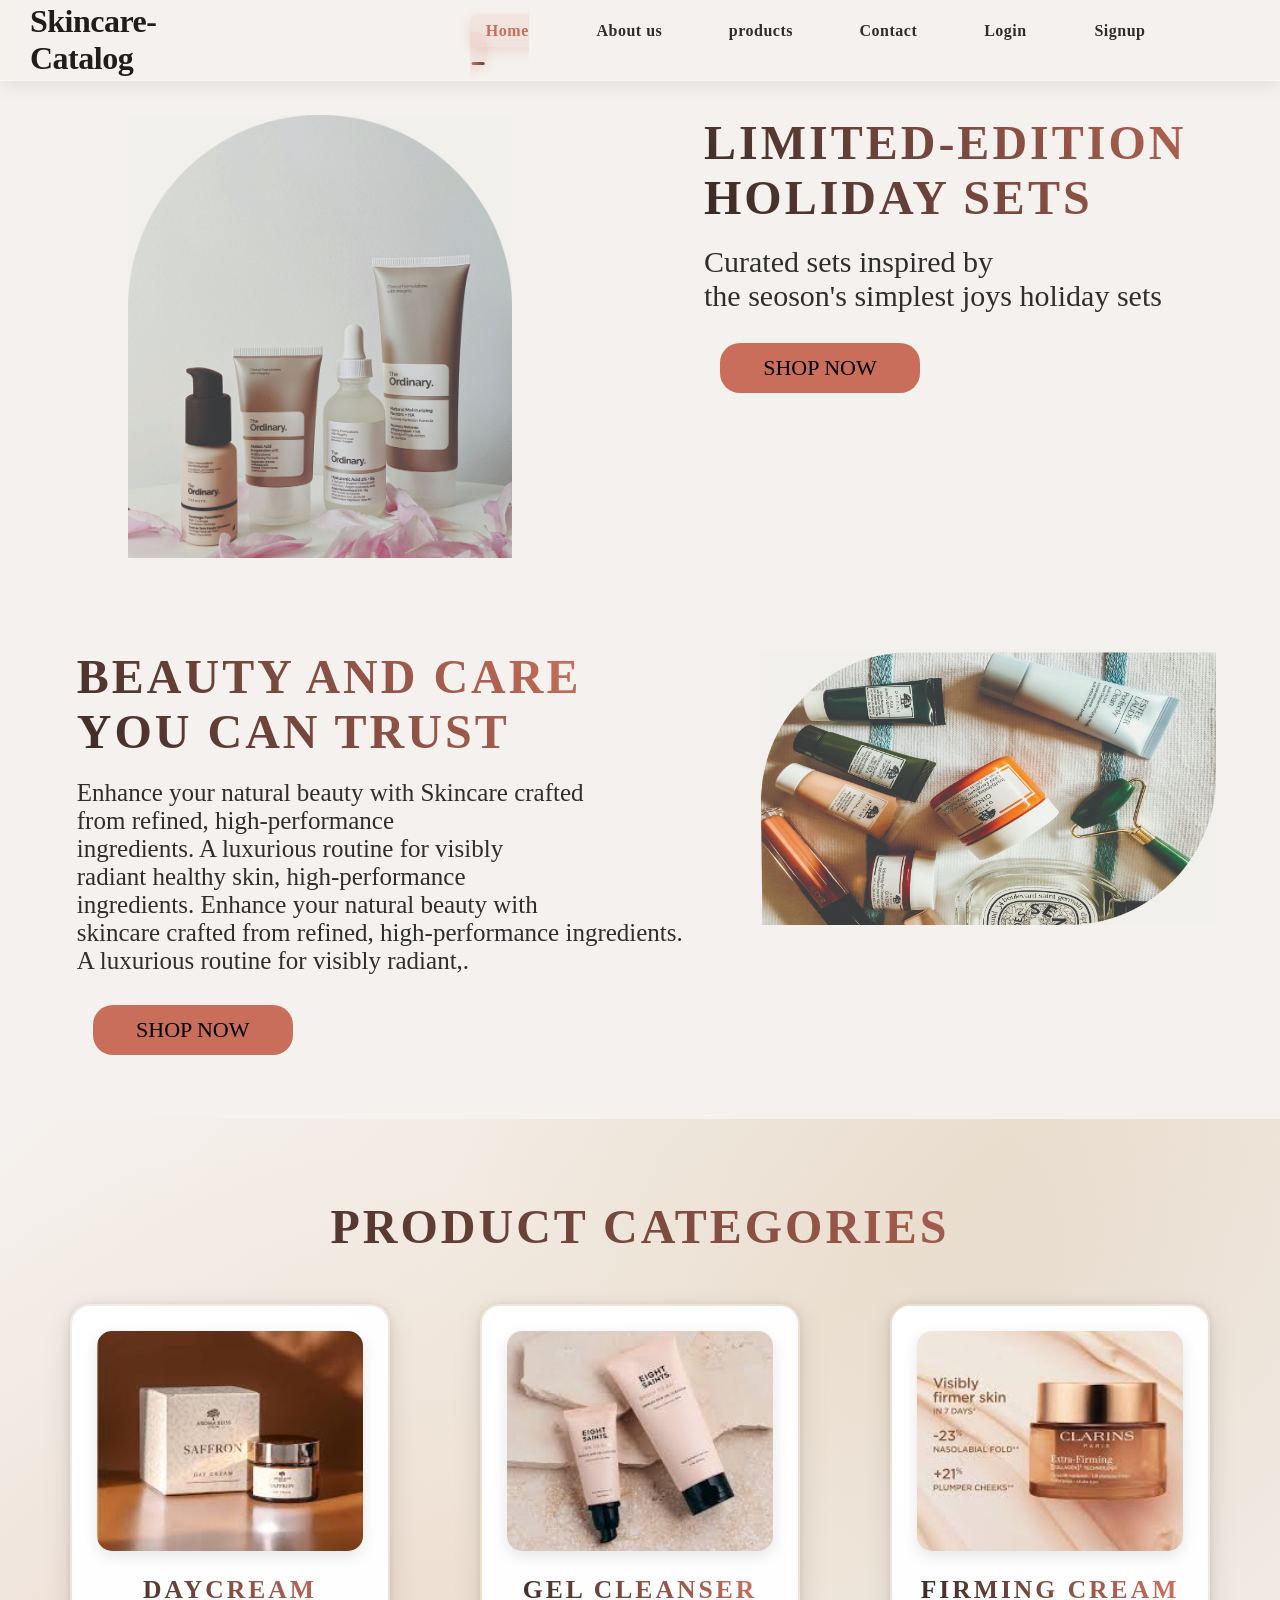
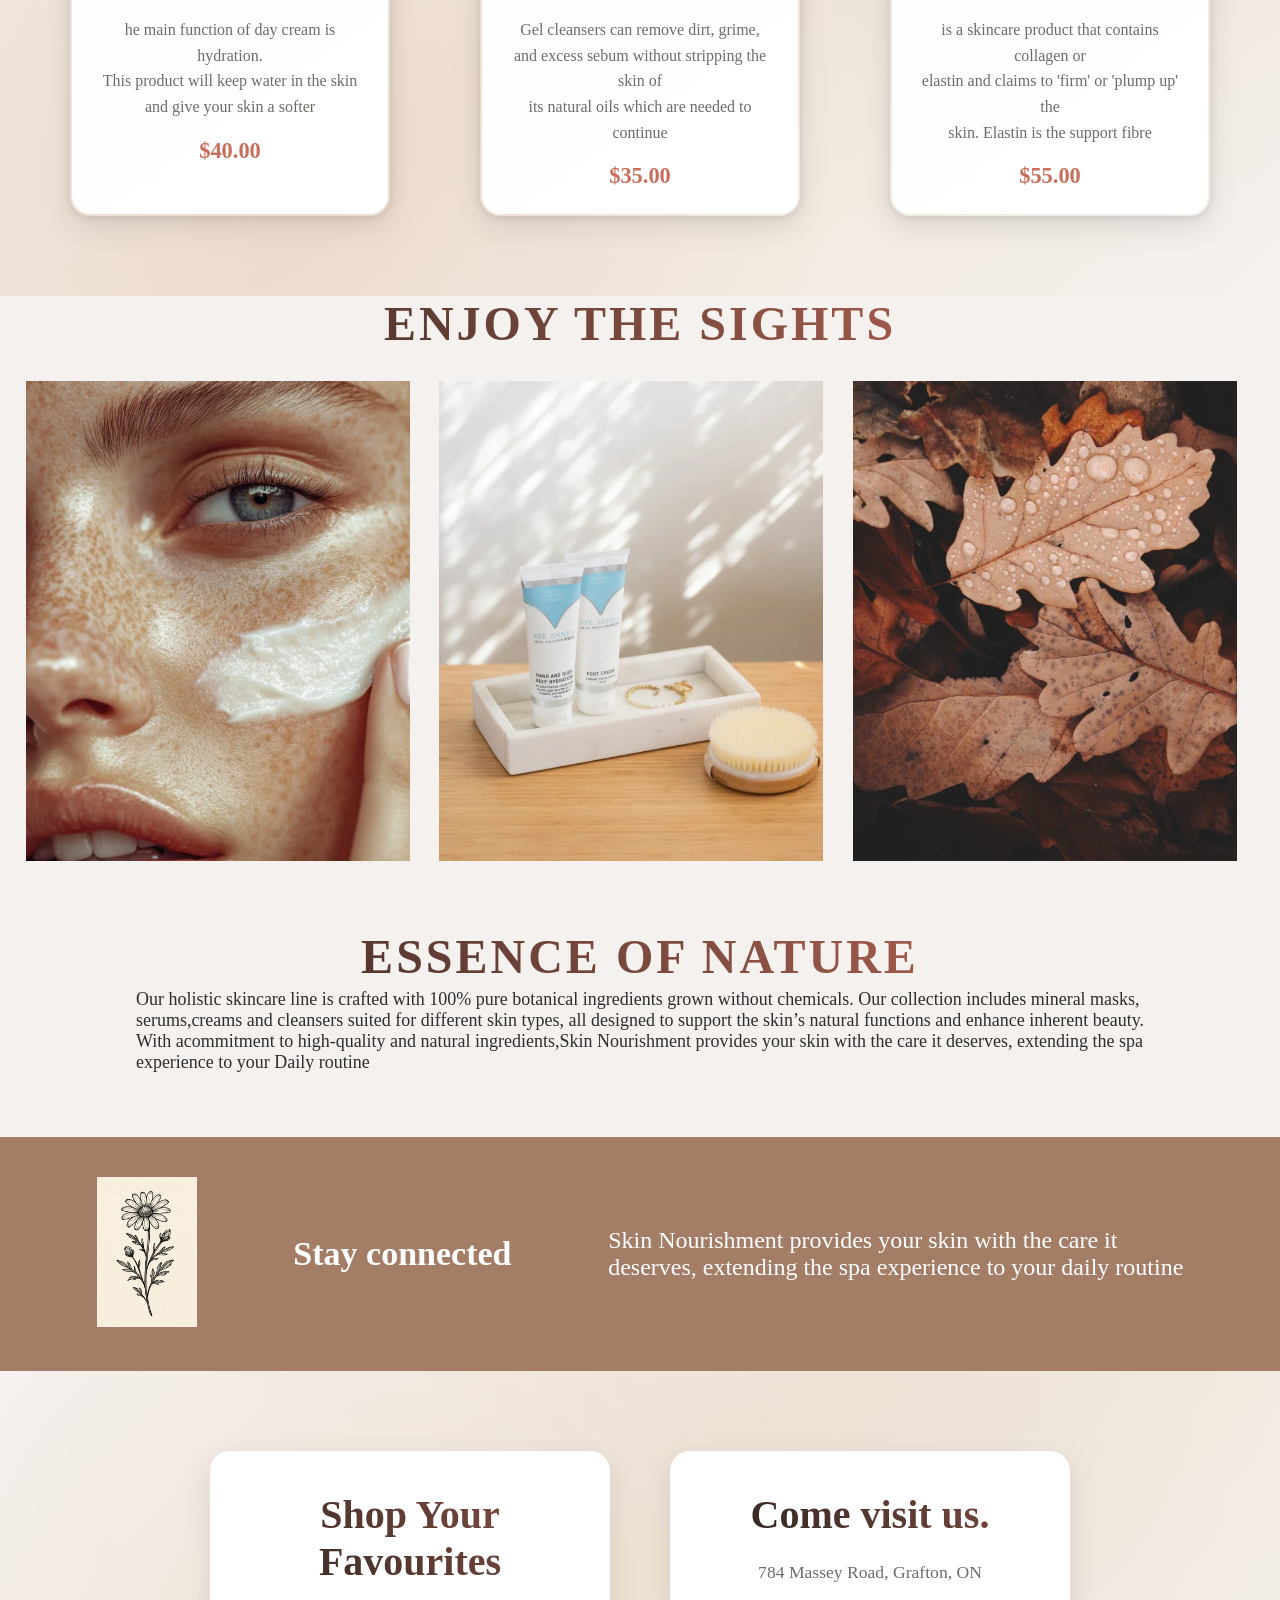
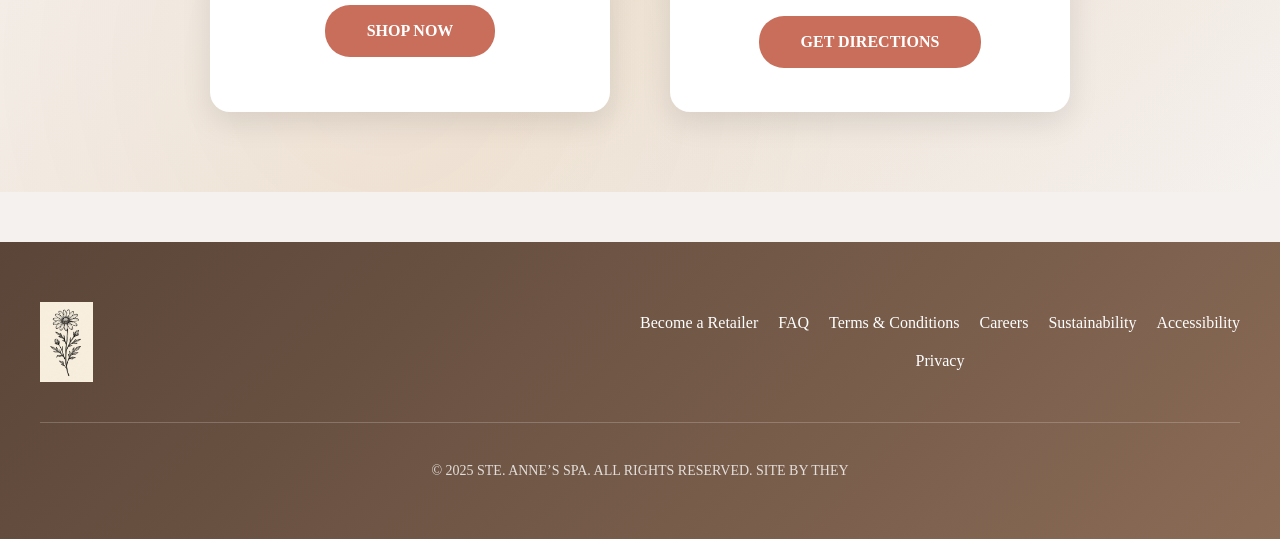
==== index.html @ f096aae7 "done" ====
<!DOCTYPE html>
<html lang="en">
<head>
    <meta charset="UTF-8">
    <meta name="viewport" content="width=device-width, initial-scale=1.0">
    <title>Skin-Care</title>
    <link rel="stylesheet" href="./css/main.css">
</head>
<body>
  <!-- navigation -->
  <nav class="navbar">
        <div class="nav-container">
            <div class="nav-logo">
                <span>Skincare-Catalog</span>
            </div>

            <ul class="nav-pgs">
                <li class="nav-pg"><a href="index.html" class="nav-link active">Home</a></li>
                 <li class="nav-pg actions"><a href="About-us.html" class="nav-link">About us</a></li>
                <li class="nav-pg actions"><a href="products.html" class="nav-link">products</a></li>
                <li class="nav-pg actions"><a href="contact.html" class="nav-link">Contact</a></li>
                <li class="nav-pg actions"><a href="Login.html" class="nav-link">Login</a></li>
                <li class="nav-pg actions signup-link-wrapper"><a href="sign-up.html" class="nav-link">Signup</a></li>
                

                <li class="nav-pg nav-user-info" style="display: none;"></li>

                <li class="nav-pg logged-in-action" style="display: none;"></li>
            </ul>
                 <li class="nav-pg nav-user-info" style="display: none;"></li>
                   <span class="menu-toggle"><i class="fas fa-bars"></i></span>
                 <!-- Inside .nav-container -->
    
            <button id="theme-toggle" class="theme-toggle" aria-label="Toggle theme">
                <i class="fas fa-moon"></i>
            </button>
        </div>
    </nav>
    <!-- hero-section -->
    <section class="hero-section">
        <div class="container">
            <div class="image">
            <img src="images/image1.jpg" class="imgh">
          </div>
          <div class="content-left">
            <h1>Limited-edition <br> Holiday sets</h1>
            <p>Curated sets inspired by<br> the seoson's simplest joys holiday sets</p>
           <a href="products.html" class="nav-link">
    <button>SHOP NOW</button>
</a>

          </div>
        </div>
        </section>
        <!-- Beauty and care you can trust -->
         <section class="Beauty-section">
          <div class="container">
            <div class="left-content">
              <h1>Beauty and Care<br> you Can trust</h1>
              <p>Enhance your natural beauty with Skincare crafted <br>from
                 refined, high-performance<br> ingredients.
                 A luxurious routine for visibly <br>radiant healthy skin, high-performance <br>ingredients.
                Enhance your natural beauty with <br>skincare crafted from
                 refined, high-performance ingredients.<br>
                 A luxurious routine for visibly radiant,.</p>
              <a href="products.html" class="nav-link">
    <button>SHOP NOW</button>
</a>

            </div>
            <div class="img">
              <img src="./images/image2.jpg">
            </div>
          </div>
         </section>
         <!-- product categories -->
          <section class="categories">
            <div class="container">
              <h2>Product Categories</h2>
              <div class="cards">
                <div class="card">
                  <img src="./images/daycream.jpeg">
                  <h2>DayCream</h2>
                  <p>he main function of day cream is hydration. 
                    <br> This product will keep water in the skin <br>
                    and give your skin a softer </p>
                    <span>$40.00</span>
                </div>
                <div class="card">
                  <img src="./images/gelcleanser.jpeg">
                  <h2>Gel Cleanser</h2>
                  <p>Gel cleansers can remove dirt, grime,<br>
                     and excess sebum without stripping the skin of<br> 
                     its natural oils which are needed to continue</p>
                     <span>$35.00</span>
                </div>
                <div class="card">
                  <img src="./images/firmingcream.jpeg">
                  <h2>Firming Cream</h2>
                  <p> is a skincare product that contains collagen or<br>
                     elastin and claims to 'firm' or 'plump up' the<br>
                      skin. Elastin is the support fibre</p>
                       <span>$55.00</span>
                </div>
              </div>
            </div>
          </section>
          <!-- enjoy the sights -->
           <section class="sights">
            <div class=" container">
              <h2>Enjoy The Sights</h2>
              <div class="images">
              <img src="./images/sight1">
              </div>
              <div class="images">
              <img src="./images/sight2">
              </div>
              <div class="images">
              <img src="./images/sight3">
                </div>
            </div>
           </section>
           <section class="essence">
            <div class="container">
              <h1>Essence Of Nature</h1>
              <p>Our holistic skincare line is crafted with 100% pure botanical ingredients grown without chemicals. Our collection includes mineral masks,<br>
                 serums,creams and cleansers suited for different skin types, all designed to support the skin’s natural functions and enhance inherent beauty.<br>
                  With acommitment to high-quality and natural ingredients,Skin Nourishment provides your skin with the care it deserves, extending the spa<br>
                   experience to your Daily routine</p>
            </div>
           </section>
      <section class="connected">
  <div class="sawir">
    <img src="./images/flower.jpg">
  </div>

  <div class="content">
    <h3>Stay connected</h3>
  </div>
    <p>
      Skin Nourishment provides your skin with the care it <br>
      deserves, extending the spa experience to your daily routine
    </p>
  </div>
</section>
<!-- top part -->
<div class="top-section">
    <div class="top-box">
        <h2>Shop Your Favourites</h2>
        <a class="button" href="#">SHOP NOW</a>
    </div>

    <div class="top-box">
        <h2>Come visit us.</h2>
        <p>784 Massey Road, Grafton, ON</p>
        <a class="button" href="#">GET DIRECTIONS</a>
    </div>
</div>

<!-- ---------------- FOOTER ---------------- -->
<footer>
    <div class="footer-container">
        <div class="footer-top">
            <div class="footer-logo-social">
                <img src="./images/flower.jpg" alt="STE. ANNE’S SKIN NOURISHMENT Logo">
        
            </div>
            <div class="footer-links">
                <a href="#">Become a Retailer</a>
                <a href="#">FAQ</a>
                <a href="#">Terms & Conditions</a>
                <a href="#">Careers</a>
                <a href="#">Sustainability</a>
                <a href="#">Accessibility</a>
                <a href="#">Privacy</a>
            </div>
        </div>
        <div class="footer-bottom">
            <div class="copy">
                © 2025 STE. ANNE’S SPA. ALL RIGHTS RESERVED. SITE BY THEY
            </div>
        
        </div>
    </div>
</footer>
</body>
</html>
---- css/main.css ----
* {
  margin: 0;
  padding: 0;
  box-sizing: border-box;

}

:root {
  /* Base Background */
  --bg-main: #f5f1ee;        /* Soft beige background */

  /* Text Colors */
  --text-main: #2e2e2e;      /* Deep neutral black */
  --text-heading: #1f1e1d;   /* Slightly darker for titles */
  --text-light: #6f6b67;     /* Light gray text */

  /* Accent Colors */
  --accent-terra: #c96e5a;   /* Terracotta (buttons, highlights) */
  --accent-terra-dark: #b55f4f;  /* Darker terracotta */

  /* Neutral / Brown Shades */
  --brown-soft: #a47d67;     /* Soft warm brown */
  --brown-medium: #8a6b56;   /* Medium brown */
  --brown-dark: #5a4538;     /* Dark brown elements */

  /* Card / Box Background */
  --card-bg: #ffffff;        /* Clean white */

  /* Lines / Borders */
  --line-color: #e6ddd8;     /* Light border lines */

  /* Optional Warm Gold (for highlights) */
  --gold-warm: #d7b08a;

  /* Buttons */
  --btn-bg: #c96e5a;         /* Terracotta (primary button) */
  --btn-bg-hover: #b55f4f;
  --btn-text: #ffffff;
}
@font-face{
    font-family: "poppins";
    src:url(./Bricolage_Grotesque\,Poppins/);
}
@font-face {
  font-family: "poppins2";
  src: url(./Bricolage_Grotesque\,Cossette_Texte\,Dancing_Script\,Playwrite_US_Trad_Guides\,Poppins/);
}
body{
    background-color: var(--bg-main);
}
.navbar {
  position: fixed;
  top: 0;
  width: 100%;
  background: rgba(245, 241, 238, 0.95);
  backdrop-filter: blur(20px);
  -webkit-backdrop-filter: blur(20px);
  border-bottom: 1px solid rgba(255, 255, 255, 0.3);
  box-shadow: 0 4px 20px rgba(0, 0, 0, 0.08);
  z-index: 1000;
  transition: all 0.3s cubic-bezier(0.4, 0, 0.2, 1);
  margin-bottom: 50px;
}

.nav-container {
  max-width: 1400px;
  margin: 0 auto;
  padding: 0 30px;
  display: flex;
  justify-content: space-between;
  align-items: center;
  height: 80px;
  position: relative;
}

/* Theme Toggle Button */
.theme-toggle {
  background: none;
  border: none;
  color: var(--yellow-color);
  font-size: 1.5rem;
  cursor: pointer;
  padding: 10px;
  border-radius: 50%;
  transition: all 0.3s ease;
  display: flex;
  align-items: center;
  justify-content: center;
  width: 50px;
  height: 50px;
  margin-left: 20px;
}


.theme-toggle:hover {
  background: rgba(241, 214, 35, 0.1);
  transform: scale(1.1);
}

.theme-toggle i {
  transition: transform 0.3s ease;
}

.theme-toggle:hover i {
  transform: rotate(360deg);
}


.nav-logo {
  display: flex;
  align-items: center;
  font-size: 2rem;
  font-weight: 800;
  color: var(--text-heading);
  text-decoration: none;
  font-family: "poppins";
  letter-spacing: -0.5px;
  position: relative;
  transition: all 0.3s ease;
}

.nav-logo:hover {
  transform: scale(1.05);
  color: var(--accent-terra);
}

.nav-logo::before {
  content: '';
  position: absolute;
  bottom: -5px;
  left: 0;
  width: 0;
  height: 3px;
  background: linear-gradient(90deg, var(--accent-terra), var(--brown-dark));
  transition: width 0.3s ease;
  border-radius: 2px;
}

.nav-logo:hover::before {
  width: 100%;
}

.nav-logo i {
  margin-right: 12px;
  font-size: 1.2rem;
  color: var(--accent-terra);
  transition: transform 0.3s ease;
}

.nav-logo:hover i {
  transform: rotate(10deg);
}

.nav-pgs {
  display: flex;
  list-style: none;
  gap: 2.5rem;
  margin-right: 2%;
  margin-left: 18%;
  align-items: center;
}

.nav-pgs li {
  position: relative;
}

.nav-link {
  text-decoration: none;
  color: var(--text-main);
  font-weight: 600;
  font-size: 1rem;
  position: relative;
  transition: all 0.3s cubic-bezier(0.4, 0, 0.2, 1);
  padding: 8px 16px;
  border-radius: 8px;
  letter-spacing: 0.5px;
}

.nav-link:hover,
.nav-link.active {
  color: var(--accent-terra);
  background: rgba(201, 110, 90, 0.1);
  transform: translateY(-2px);
  box-shadow: 0 4px 12px rgba(201, 110, 90, 0.2);
}

.nav-link::before {
  content: '';
  position: absolute;
  bottom: 0;
  left: 50%;
  width: 0;
  height: 3px;
  background: linear-gradient(90deg, var(--accent-terra), var(--brown-dark));
  transition: all 0.3s ease;
  border-radius: 2px;
  transform: translateX(-50%);
}

.nav-link:hover::before,
.nav-link.active::before {
  width: 80%;
}

.nav-link::after {
  content: '';
  position: absolute;
  top: 0;
  left: 0;
  right: 0;
  bottom: 0;
  background: linear-gradient(135deg, rgba(201, 110, 90, 0.05), rgba(164, 125, 103, 0.05));
  opacity: 0;
  transition: opacity 0.3s ease;
  border-radius: 8px;
  z-index: -1;
}

.nav-link:hover::after {
  opacity: 1;
}

/* Mobile Navigation */
.menu-toggle {
  display: none;
  background: none;
  border: none;
  color: var(--text-main);
  font-size: 1.5rem;
  cursor: pointer;
  padding: 10px;
  border-radius: 8px;
  transition: all 0.3s ease;
  margin-left: 15px;
}

.menu-toggle:hover {
  background: rgba(201, 110, 90, 0.1);
  color: var(--accent-terra);
  transform: scale(1.1);
}

.menu-toggle i {
  transition: transform 0.3s ease;
}

.menu-toggle.active i {
  transform: rotate(90deg);
}

/* hero-style */
section.hero-section{
    width: 100%;
    height: 100%;
    margin-left: 10%;
     overflow: hidden;
  
}
section.hero-section div.container{
     width: 100%;
    height: 100%;
    margin-top: 9%;
  padding-bottom: 20%;
}
div.image{
 background-color: var(--bg-main);
}
div.image .imgh{
    width: 30%;
    height:45%;
    float: left;
}
div.content-left{
 padding-left: 45%;

}
div.content-left h1 {
  font-size: 3rem;
  background: linear-gradient(45deg, var(--text-heading), var(--accent-terra), var(--brown-dark));
  background-size: 200% 200%;
  -webkit-background-clip: text;
  -webkit-text-fill-color: transparent;
  background-clip: text;
  font-family: "poppins";
  margin-bottom: 20px;
  text-transform: uppercase;
  letter-spacing: 3px;
  animation: gradientShift 3s ease-in-out infinite;
  position: relative;
  z-index: 2;
}

@keyframes gradientShift {
  0%, 100% { background-position: 0% 50%; }
  50% { background-position: 100% 50%; }
}
div.content-left p{
  font-size: 30px;
  font-family: "poppins";
  color: var(--text-main);
}
div.content-left button{
width: 200px;
height: 50px;
border-radius: 20px;
border-style: none;
font-size: 22px;
font-family: "poppins";
background-color: var(--btn-bg);
margin-top: 30px;
}
div.content-left button:hover{
  background-color: var(--btn-bg-hover);
}
section.Beauty-section{
  width: 100%;
  height: 100%;
      margin-left: 6%;
    overflow: hidden;
    padding-right: 11%;
     padding-bottom: 5%;
}
div.left-content{
  float: left;
}
 div.left-content h1 {
  font-size: 3rem;
  background: linear-gradient(45deg, var(--text-heading), var(--accent-terra), var(--brown-dark));
  background-size: 200% 200%;
  -webkit-background-clip: text;
  -webkit-text-fill-color: transparent;
  background-clip: text;
  font-family: "poppins";
  margin-bottom: 20px;
  text-transform: uppercase;
  letter-spacing: 3px;
  animation: gradientShift 3s ease-in-out infinite;
  position: relative;
  z-index: 2;
}

@keyframes gradientShift {
  0%, 100% { background-position: 0% 50%; }
  50% { background-position: 100% 50%; }
}
 div.left-content p{
  font-size: 25px;
  color: var(--text-main);
  font-family: "poppins";
 }
  div.img img{
   width: 40%;
    height:45%;
    float: right;
 }
div.left-content button{
width: 200px;
height: 50px;
border-radius: 20px;
border-style: none;
font-size: 22px;
font-family: "poppins";
background-color: var(--btn-bg);
margin-top: 30px;
}

/* Product Categories Section */
.categories {
  padding: 80px 20px;
  background: linear-gradient(135deg, var(--bg-main) 0%, #f0e6d8 50%, var(--bg-main) 100%);
  position: relative;
  overflow: hidden;
  text-align: center;
}

.categories::before {
  content: '';
  position: absolute;
  top: 0;
  left: 0;
  right: 0;
  bottom: 0;
  background: radial-gradient(circle at 20% 80%, rgba(201, 110, 90, 0.1) 0%, transparent 50%),
              radial-gradient(circle at 80% 20%, rgba(164, 125, 103, 0.1) 0%, transparent 50%);
  pointer-events: none;
}

.categories h2 {
  font-size: 3rem;
  background: linear-gradient(45deg, var(--text-heading), var(--accent-terra), var(--brown-dark));
  background-size: 200% 200%;
  -webkit-background-clip: text;
  -webkit-text-fill-color: transparent;
  background-clip: text;
  font-family: "poppins";
  margin-bottom: 50px;
  text-transform: uppercase;
  letter-spacing: 3px;
  animation: gradientShift 3s ease-in-out infinite;
  position: relative;
  z-index: 2;
}

@keyframes gradientShift {
  0%, 100% { background-position: 0% 50%; }
  50% { background-position: 100% 50%; }
}

.cards {
  display: flex;
  justify-content: space-around;
  flex-wrap: wrap;
  gap: 30px;
  max-width: 1200px;
  margin: 0 auto;
  position: relative;
  z-index: 2;
}

.card {
  background: linear-gradient(145deg, var(--card-bg) 0%, #fefefe 50%, var(--card-bg) 100%);
  border-radius: 20px;
  box-shadow: 0 10px 30px rgba(0, 0, 0, 0.1), 0 1px 8px rgba(0, 0, 0, 0.1);
  padding: 25px;
  width: 320px;
  text-align: center;
  transition: all 0.4s cubic-bezier(0.175, 0.885, 0.32, 1.275);
  border: 2px solid transparent;
  background-clip: padding-box;
  position: relative;
  overflow: hidden;
}

.card::before {
  content: '';
  position: absolute;
  top: 0;
  left: 0;
  right: 0;
  bottom: 0;
  background: linear-gradient(135deg, rgba(201, 110, 90, 0.05), rgba(164, 125, 103, 0.05));
  border-radius: 20px;
  opacity: 0;
  transition: opacity 0.4s ease;
}

.card:hover {
  transform: translateY(-15px) scale(1.02);
  box-shadow: 0 20px 40px rgba(0, 0, 0, 0.15), 0 5px 15px rgba(201, 110, 90, 0.2);
  border-color: var(--accent-terra);
}

.card:hover::before {
  opacity: 1;
}

.card img {
  width: 100%;
  height: 220px;
  object-fit: cover;
  border-radius: 15px;
  margin-bottom: 20px;
  transition: transform 0.4s cubic-bezier(0.175, 0.885, 0.32, 1.275);
  box-shadow: 0 5px 15px rgba(0, 0, 0, 0.1);
}

.card:hover img {
  transform: scale(1.05);
}

.card h2 {
  font-size: 1.6rem;
  color: var(--text-heading);
  font-family: "poppins";
  margin-bottom: 12px;
  transition: color 0.3s ease;
}

.card:hover h2 {
  color: var(--accent-terra);
}

.card p {
  font-size: 1rem;
  color: var(--text-light);
  font-family: "poppins";
  margin-bottom: 18px;
  line-height: 1.6;
}

.card span {
  font-size: 1.4rem;
  color: var(--accent-terra);
  font-weight: bold;
  font-family: "poppins";
  display: inline-block;
  transition: all 0.3s ease;
  position: relative;
}

.card:hover span {
  transform: scale(1.1);
  color: var(--accent-terra-dark);
}
section.sights{
  width: 100%;
  height: 100%;
}
section.sights div.container h2 {
  font-size: 3rem;
  background: linear-gradient(45deg, var(--text-heading), var(--accent-terra), var(--brown-dark));
  background-size: 200% 200%;
  -webkit-background-clip: text;
  -webkit-text-fill-color: transparent;
  background-clip: text;
  font-family: "poppins";
  margin-bottom: 30px;
  text-transform: uppercase;
  letter-spacing: 3px;
  animation: gradientShift 3s ease-in-out infinite;
  position: relative;
  z-index: 2;
  display: flex;
  justify-content: center;
  align-items: center;
}

@keyframes gradientShift {
  0%, 100% { background-position: 0% 50%; }
  50% { background-position: 100% 50%; }
}
section.sights div.container div.images{
   display: inline;
   justify-content: space-evenly;
 margin-left: 2%;
 
}
section.sights div.container div.images img{
  width: 30%;
  height: 10%;
}
section.essence {
  width: 100%;
  height: 100%;
  margin-bottom: 5%;
  margin-top: 5%;

}
section.essence div.container h1 {
   font-size: 3rem;
  background: linear-gradient(45deg, var(--text-heading), var(--accent-terra), var(--brown-dark));
  background-size: 200% 200%;
  -webkit-background-clip: text;
  -webkit-text-fill-color: transparent;
  background-clip: text;
  font-family: "poppins";
  margin-bottom: 5px;
  text-transform: uppercase;
  letter-spacing: 3px;
  animation: gradientShift 3s ease-in-out infinite;
  position: relative;
  z-index: 2;
  display: flex;
  justify-content: center;
  align-items: center;
}

section.essence div.container p{
  display: flex;
  justify-content: center;
  align-items: center;
  font-family: "poppins";
  color: var(--text-main);
  font-size: 18px;
}
/* connected part */
section.connected {
  width: 100%;
  height: 20%;
  background-color: var(--brown-soft);
  padding: 40px 0;
 display: flex;                
  align-items: center;
  justify-content: space-evenly;
}

section.connected .sawir img {
  width: 100px;
}
section.connected h3 {
  color: var(--btn-text);
font-family:"poppins2";
font-size: 34px;
}
section.connected p{
    color: var(--btn-text);
font-family:"poppins2";
font-size: 24px;
}

    a {
        text-decoration: none;
        color: inherit;
    }

    /* --- Section: Shop + Visit --- */
    .top-section {
        padding: 80px 20px;
        background: linear-gradient(135deg, var(--bg-main) 0%, #f0e6d8 50%, var(--bg-main) 100%);
        display: flex;
        justify-content: center;
        gap: 60px;
        flex-wrap: wrap;
        position: relative;
        overflow: hidden;
    }

    .top-section::before {
        content: '';
        position: absolute;
        top: 0;
        left: 0;
        right: 0;
        bottom: 0;
        background: radial-gradient(circle at 30% 70%, rgba(201, 110, 90, 0.05) 0%, transparent 50%),
                    radial-gradient(circle at 70% 30%, rgba(164, 125, 103, 0.05) 0%, transparent 50%);
        pointer-events: none;
    }

    .top-box {
        background: var(--card-bg);
        border-radius: 20px;
        padding: 40px;
        text-align: center;
        box-shadow: 0 10px 30px rgba(0, 0, 0, 0.1);
        transition: transform 0.3s ease, box-shadow 0.3s ease;
        position: relative;
        z-index: 2;
        max-width: 400px;
        width: 100%;
    }

    .top-box:hover {
        transform: translateY(-10px);
        box-shadow: 0 20px 40px rgba(0, 0, 0, 0.15);
    }

    .top-box h2 {
        font-size: 2.5rem;
        margin-bottom: 20px;
        font-weight: 600;
        color: var(--text-heading);
        font-family: "poppins";
        background: linear-gradient(45deg, var(--text-heading), var(--accent-terra));
        background-size: 200% 200%;
        -webkit-background-clip: text;
        -webkit-text-fill-color: transparent;
        background-clip: text;
        animation: gradientShift 3s ease-in-out infinite;
    }

    .top-box p {
        font-size: 1.1rem;
        color: var(--text-light);
        font-family: "poppins";
        margin-bottom: 30px;
        line-height: 1.6;
    }

    .button {
        display: inline-block;
        background: var(--btn-bg);
        color: var(--btn-text);
        padding: 15px 40px;
        border-radius: 25px;
        font-size: 16px;
        font-weight: 600;
        font-family: "poppins";
        text-decoration: none;
        transition: all 0.3s ease;
        border: 2px solid transparent;
        position: relative;
        overflow: hidden;
    }

    .button::before {
        content: '';
        position: absolute;
        top: 0;
        left: -100%;
        width: 100%;
        height: 100%;
        background: linear-gradient(90deg, transparent, rgba(255, 255, 255, 0.2), transparent);
        transition: left 0.5s ease;
    }

    .button:hover::before {
        left: 100%;
    }

    .button:hover {
        background: var(--btn-bg-hover);
        transform: translateY(-2px);
        box-shadow: 0 5px 15px rgba(201, 110, 90, 0.3);
    }

  
  

    /* --- Footer --- */
    footer {
        background: linear-gradient(135deg, var(--brown-dark) 0%, var(--brown-medium) 100%);
        color: var(--btn-text);
        padding: 60px 20px 40px;
        margin-top: 50px;
        font-family: "poppins";
    }

    .footer-container {
        max-width: 1200px;
        margin: 0 auto;
    }

    .footer-top {
        display: flex;
        justify-content: space-between;
        align-items: center;
        flex-wrap: wrap;
        gap: 40px;
        margin-bottom: 40px;
    }

    .footer-logo-social {
        display: flex;
        flex-direction: column;
        align-items: flex-start;
        gap: 20px;
    }

    .footer-logo-social img {
        height: 80px;
        object-fit: contain;
    }
    .footer-links {
        display: flex;
        flex-wrap: wrap;
        gap: 20px;
        justify-content: center;
        flex: 1;
        max-width: 600px;
    }

    .footer-links a {
        color: var(--btn-text);
        text-decoration: none;
        font-size: 16px;
        font-weight: 500;
        transition: color 0.3s ease;
    }

    .footer-links a:hover {
        color: var(--accent-terra);
    }

    .footer-bottom {
        border-top: 1px solid rgba(255, 255, 255, 0.2);
        padding-top: 40px;
        text-align: center;
    }

    .copy {
        font-size: 14px;
        color: rgba(255, 255, 255, 0.8);
        margin-bottom: 20px;
    }

    .logo-row {
        display: flex;
        justify-content: center;
        flex-wrap: wrap;
        gap: 40px;
    }

    .logo-row img {
        height: 60px;
        object-fit: contain;
        opacity: 0.8;
        transition: opacity 0.3s ease;
    }

    .logo-row img:hover {
        opacity: 1;
    }
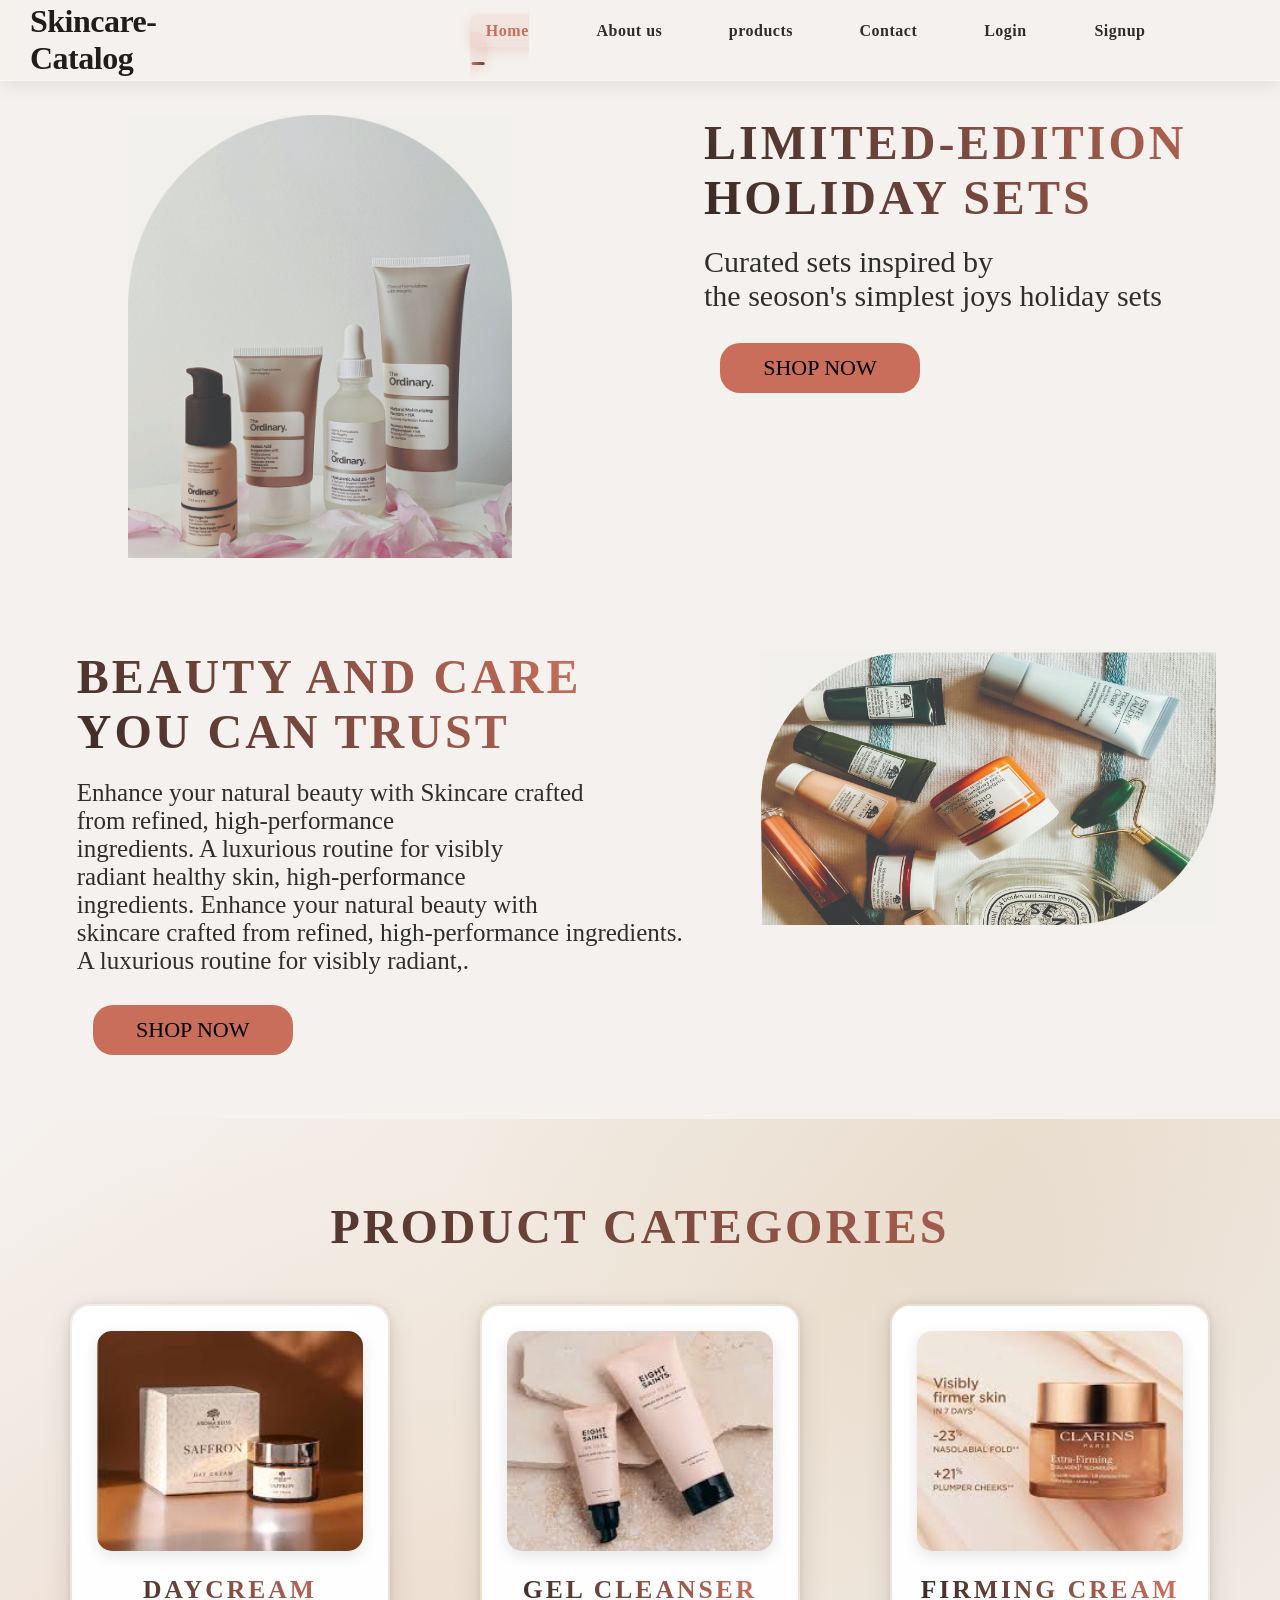
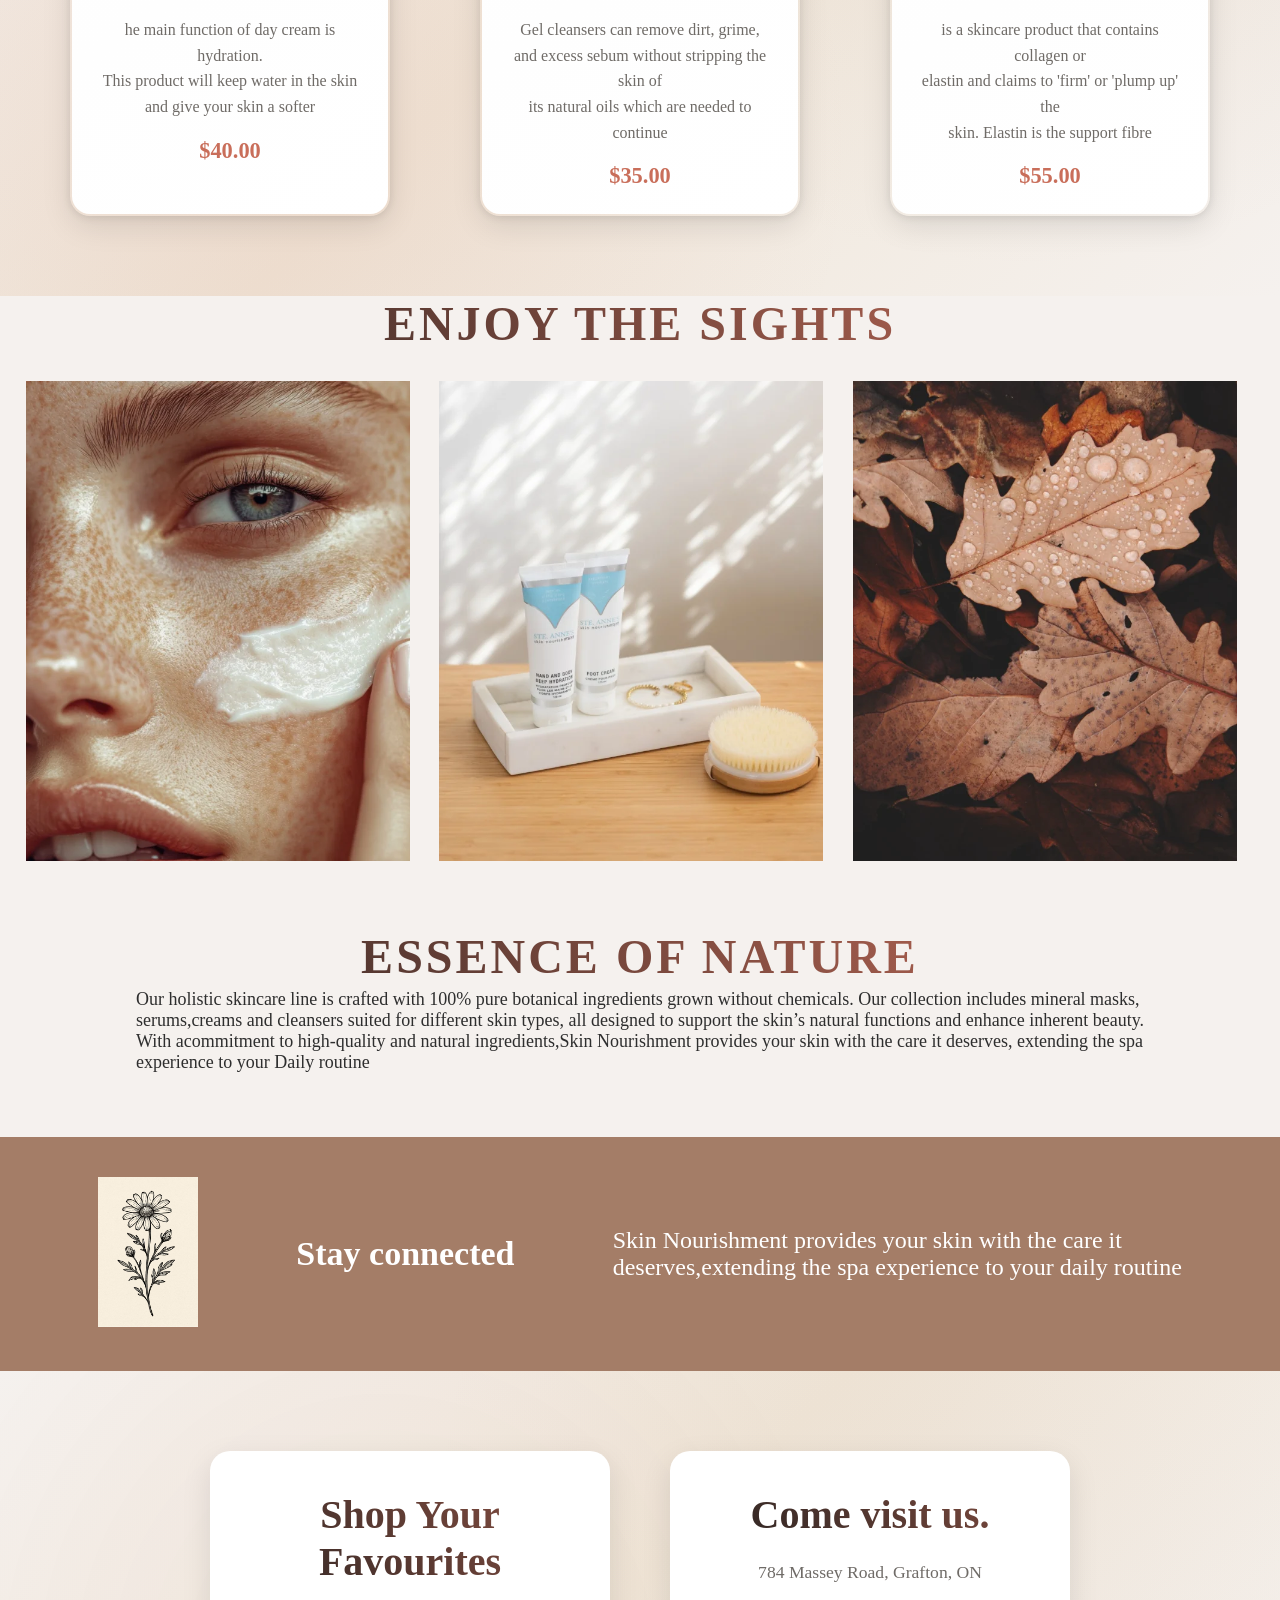
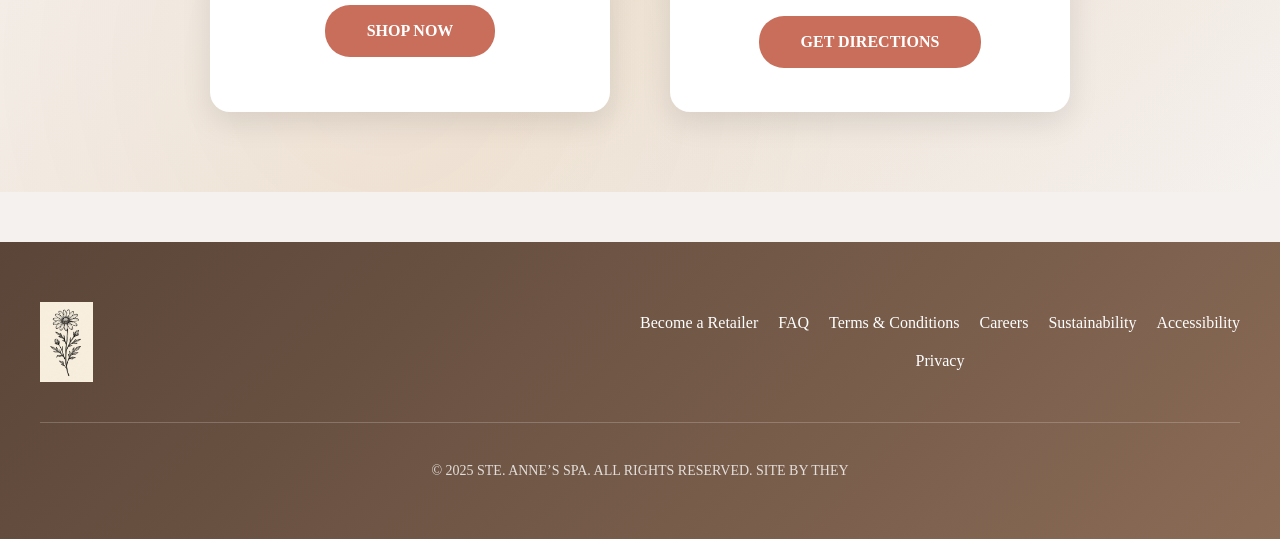
==== commit 456ab53d: "done" ====
--- a/index.html
+++ b/index.html
@@ -139,7 +139,7 @@
   </div>
     <p>
       Skin Nourishment provides your skin with the care it <br>
-      deserves, extending the spa experience to your daily routine
+      deserves,extending the spa experience to your daily routine
     </p>
   </div>
 </section>
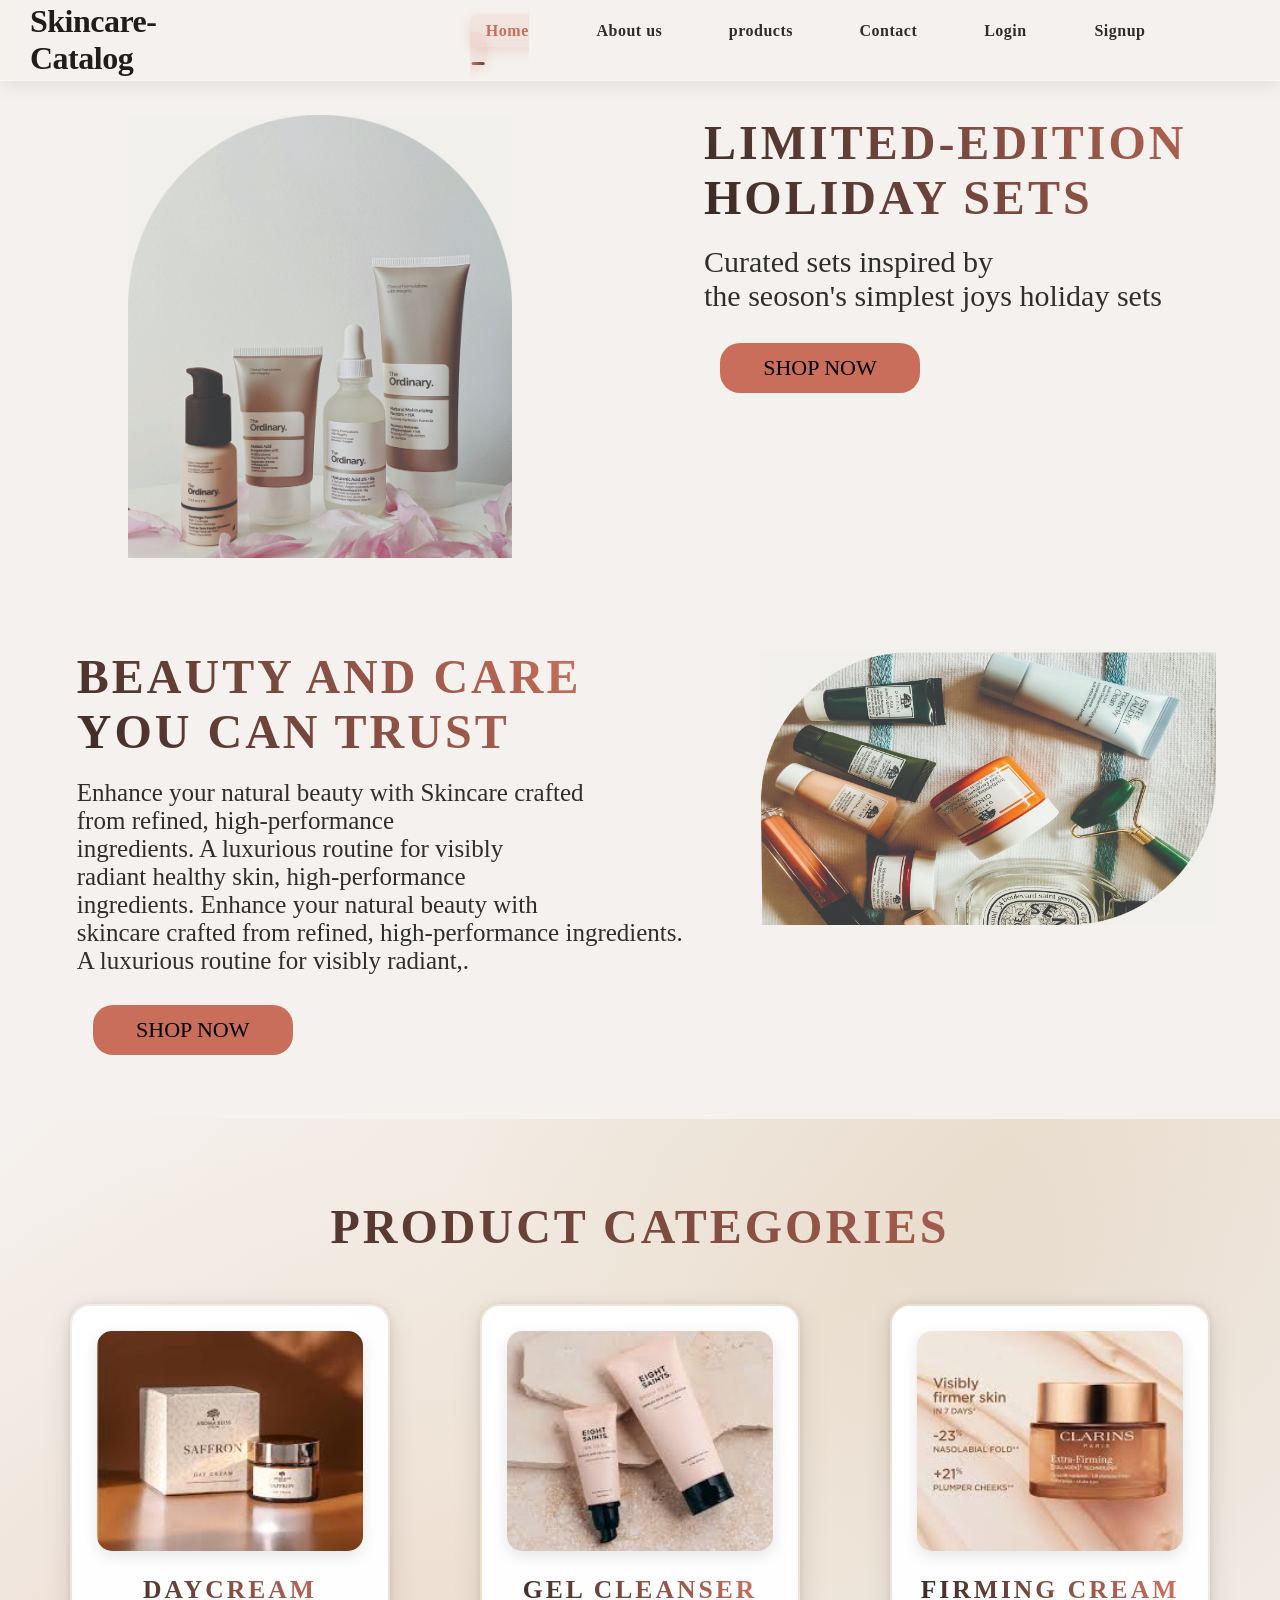
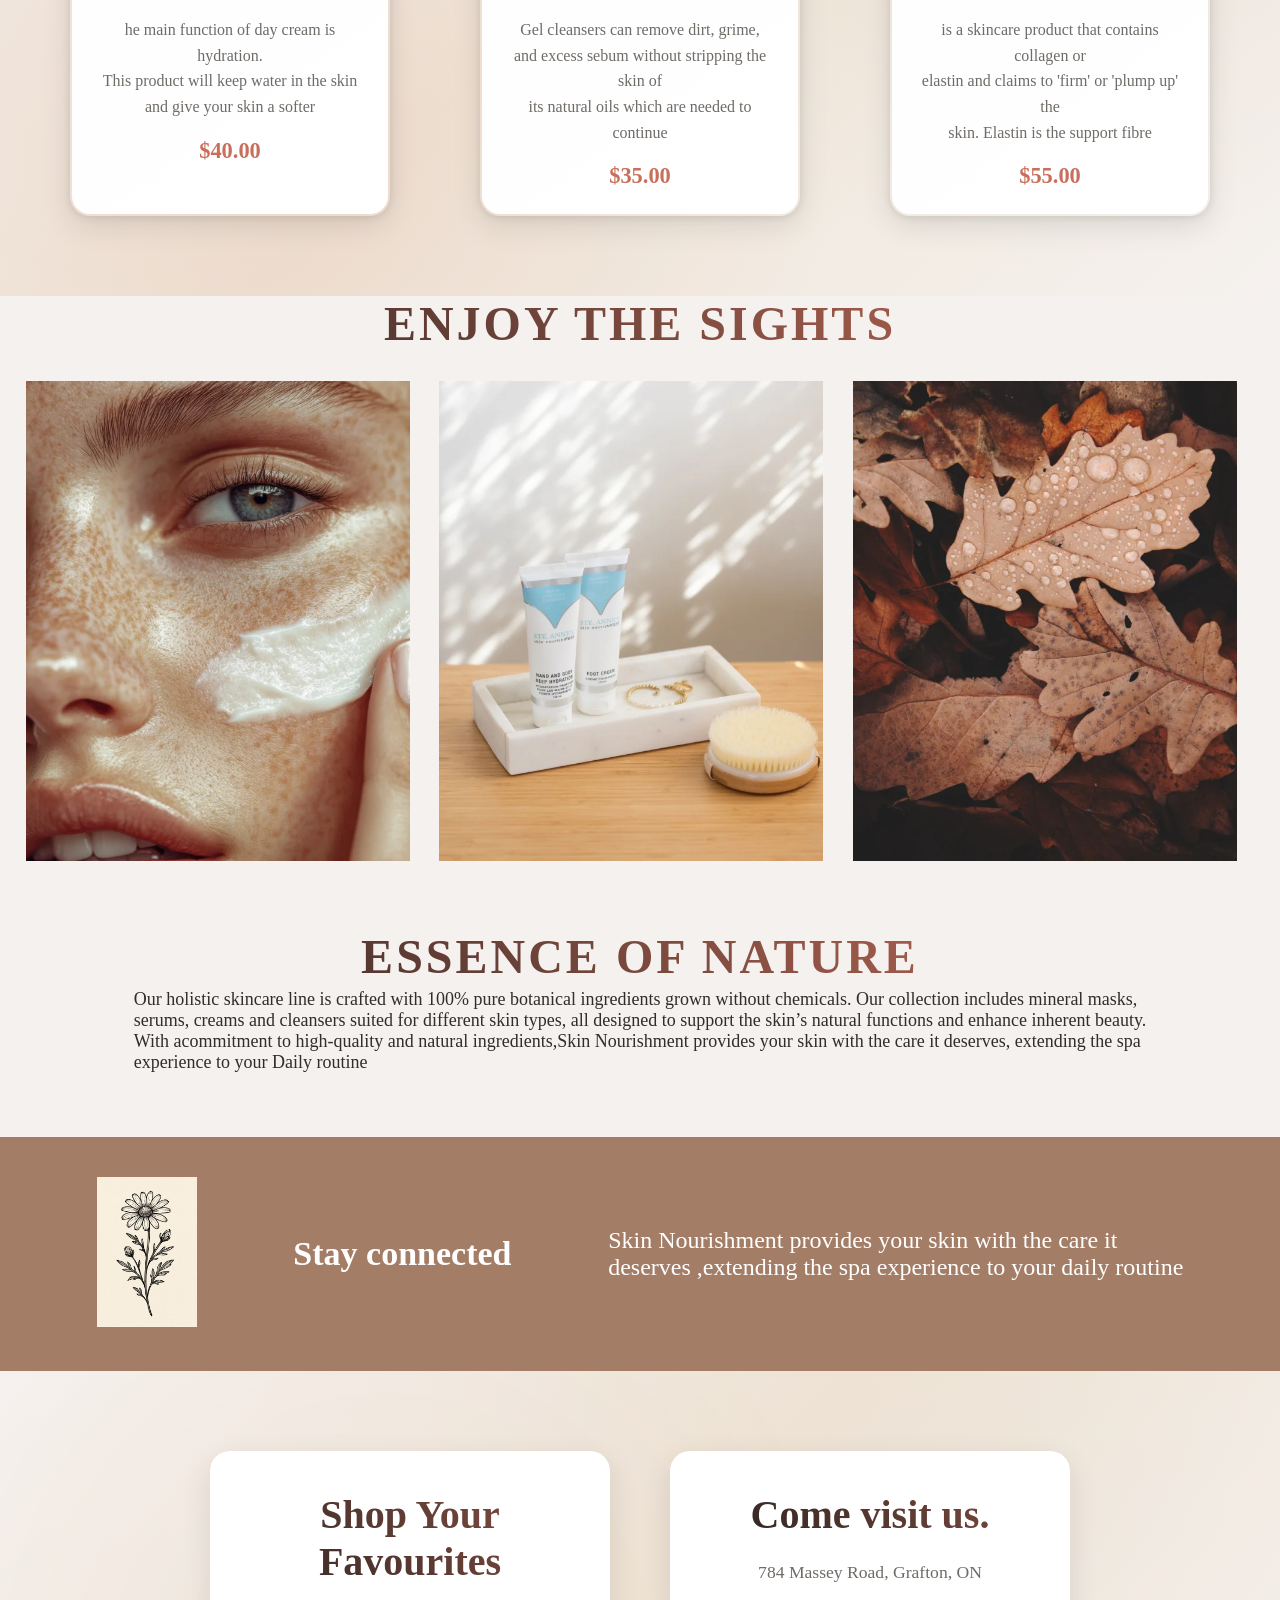
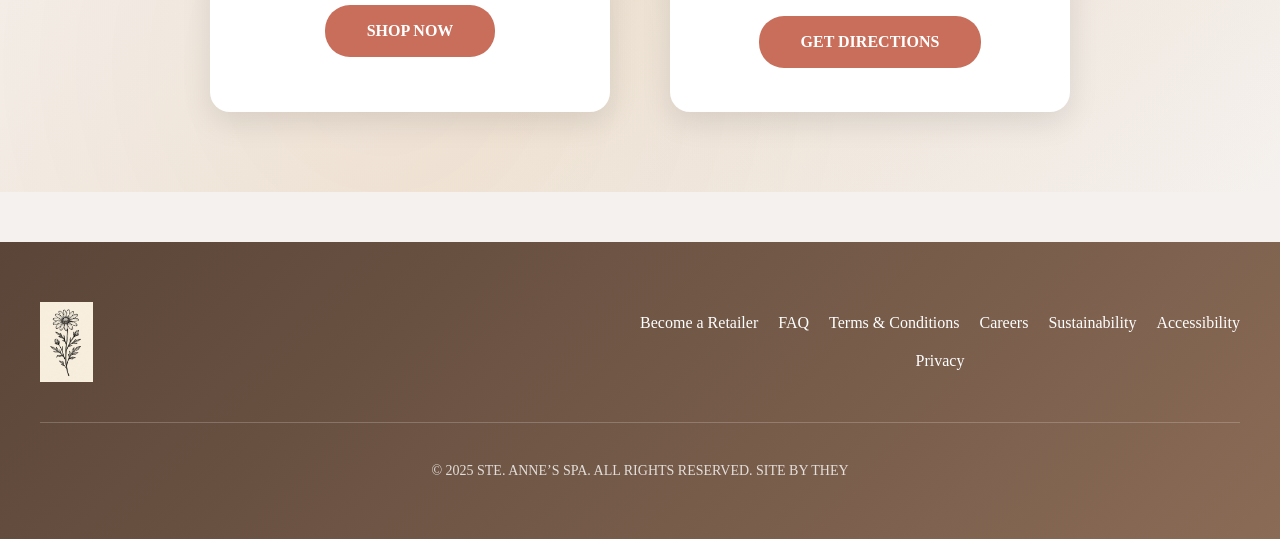
==== commit 9d5915e8: "done" ====
--- a/index.html
+++ b/index.html
@@ -124,7 +124,7 @@
             <div class="container">
               <h1>Essence Of Nature</h1>
               <p>Our holistic skincare line is crafted with 100% pure botanical ingredients grown without chemicals. Our collection includes mineral masks,<br>
-                 serums,creams and cleansers suited for different skin types, all designed to support the skin’s natural functions and enhance inherent beauty.<br>
+                 serums, creams and cleansers suited for different skin types, all designed to support the skin’s natural functions and enhance inherent beauty.<br>
                   With acommitment to high-quality and natural ingredients,Skin Nourishment provides your skin with the care it deserves, extending the spa<br>
                    experience to your Daily routine</p>
             </div>
@@ -139,7 +139,7 @@
   </div>
     <p>
       Skin Nourishment provides your skin with the care it <br>
-      deserves,extending the spa experience to your daily routine
+      deserves ,extending the spa experience to your daily routine
     </p>
   </div>
 </section>
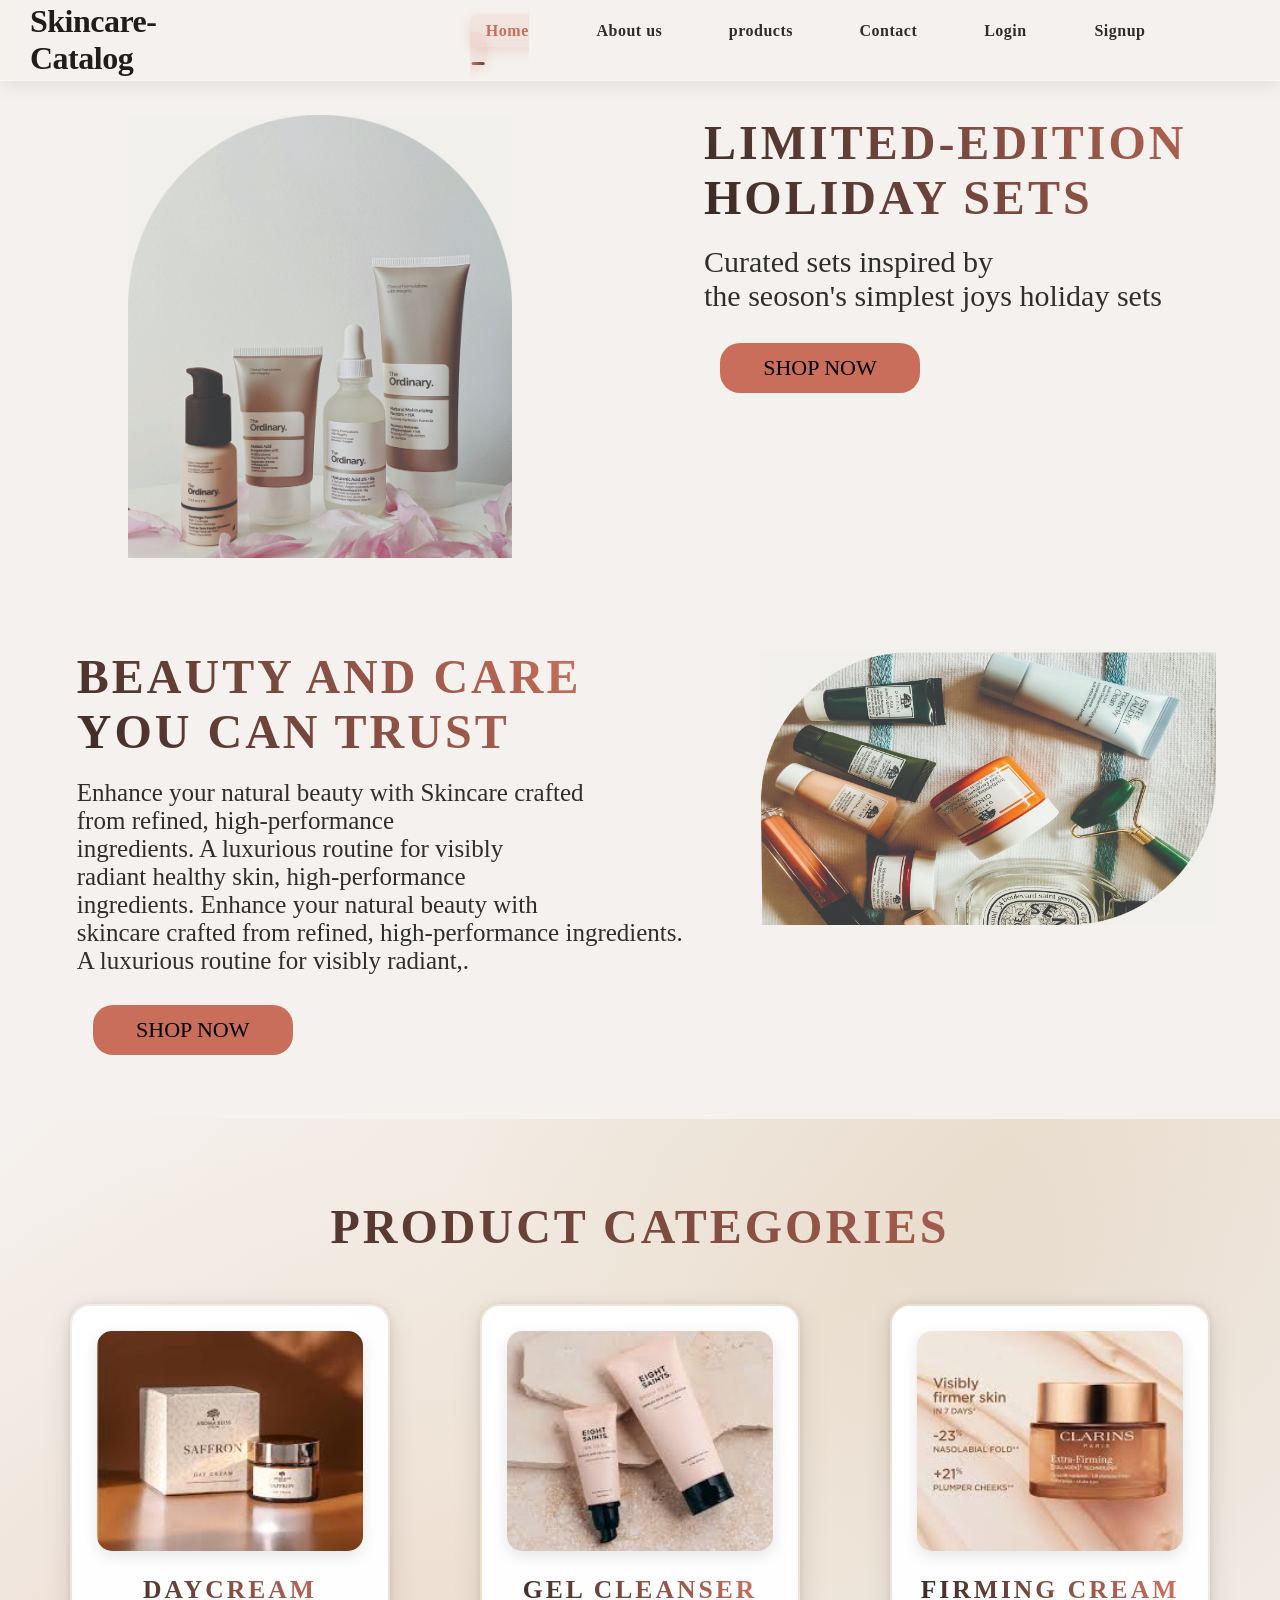
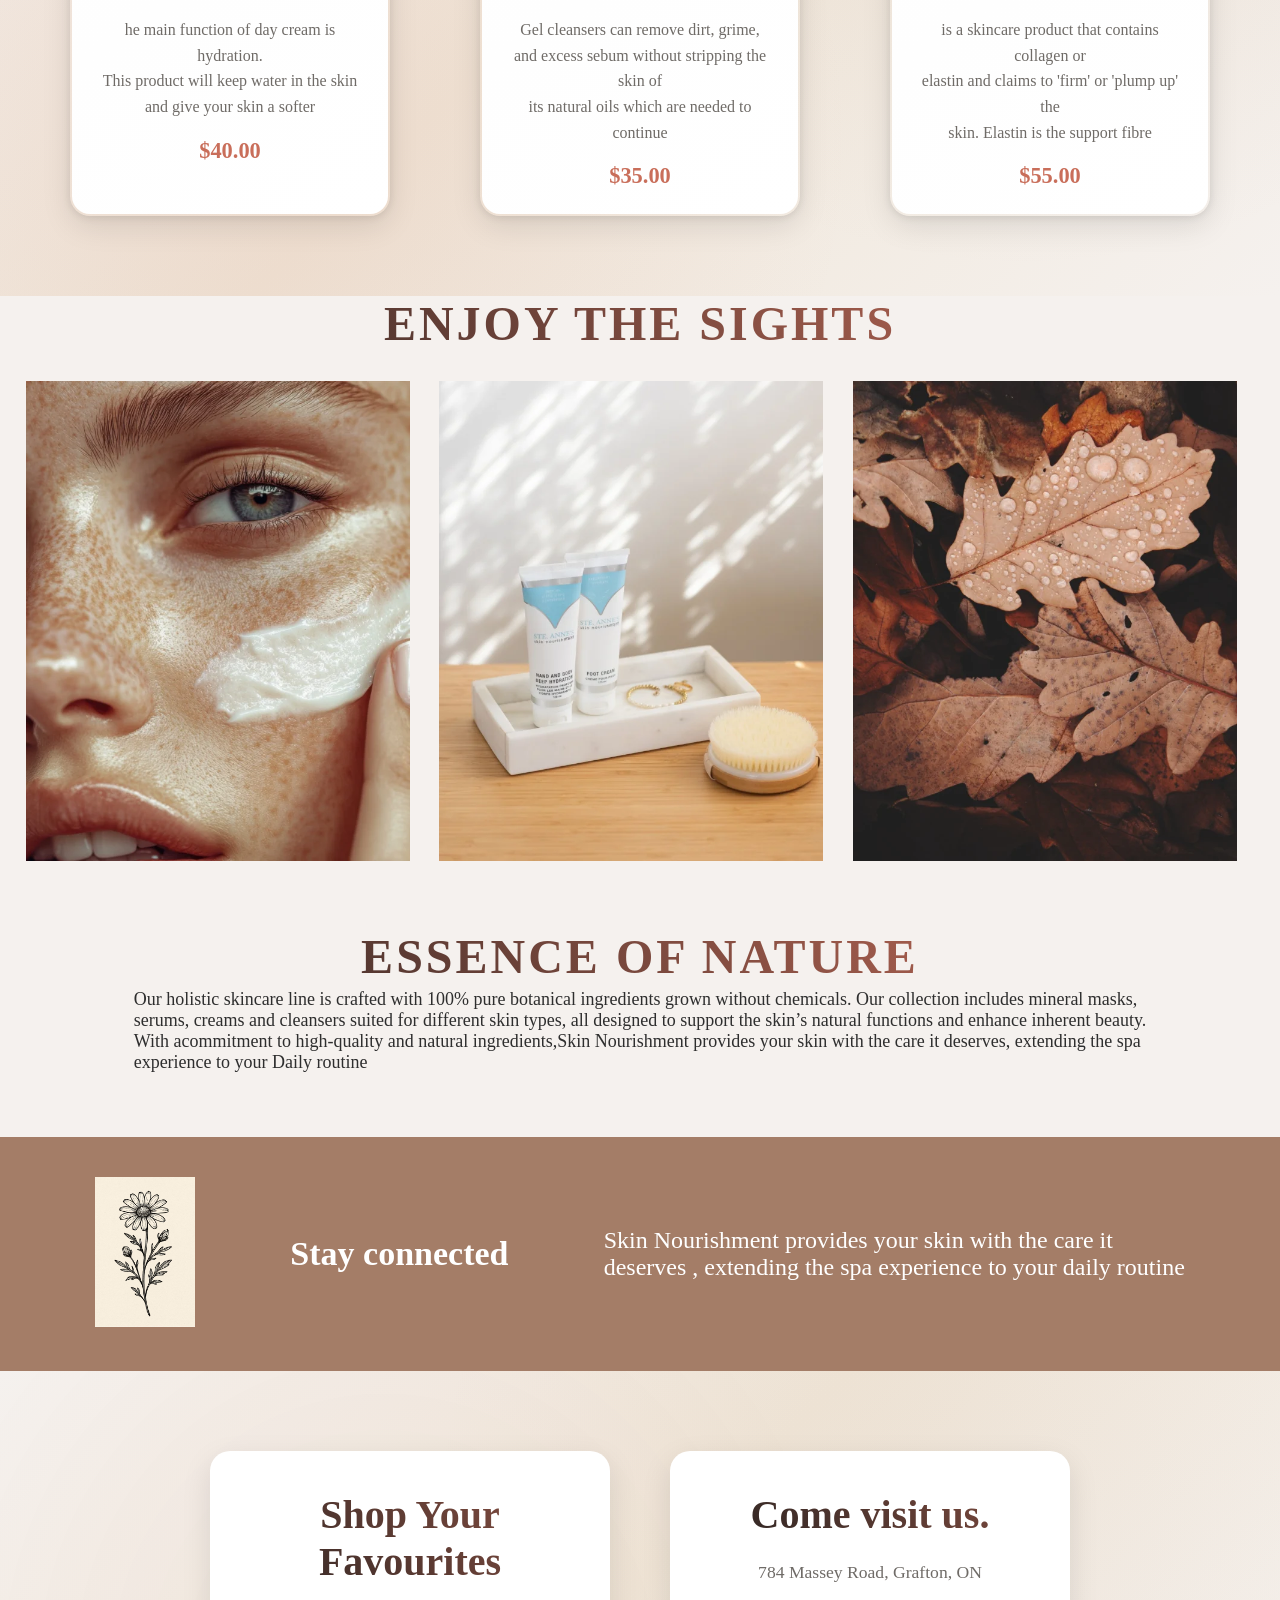
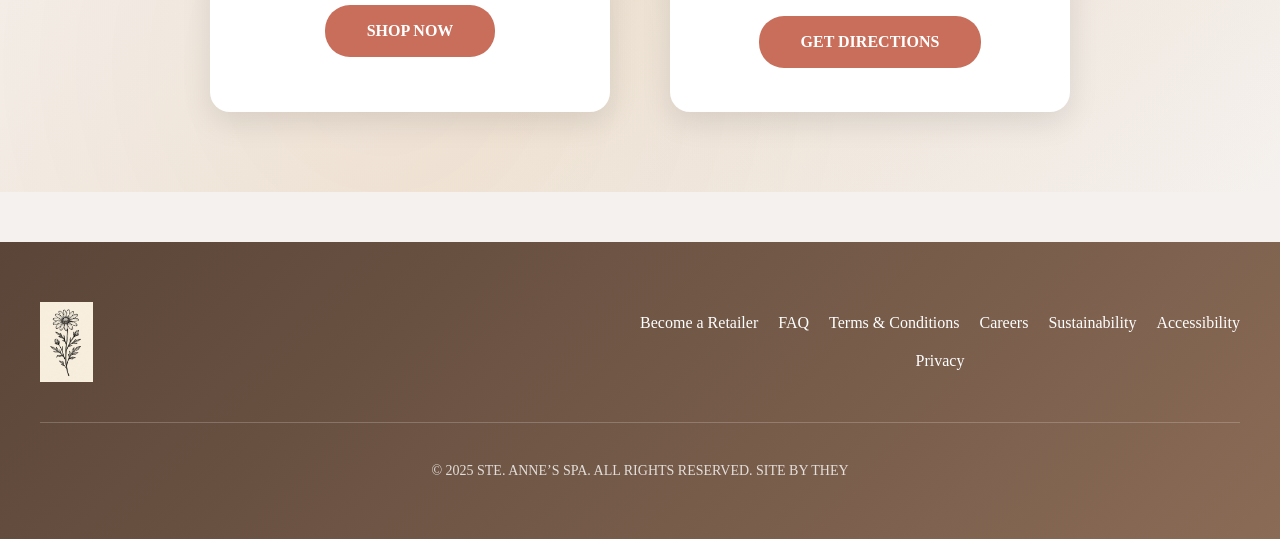
==== commit b447ba15: "done" ====
--- a/index.html
+++ b/index.html
@@ -139,7 +139,7 @@
   </div>
     <p>
       Skin Nourishment provides your skin with the care it <br>
-      deserves ,extending the spa experience to your daily routine
+      deserves , extending the spa experience to your daily routine
     </p>
   </div>
 </section>
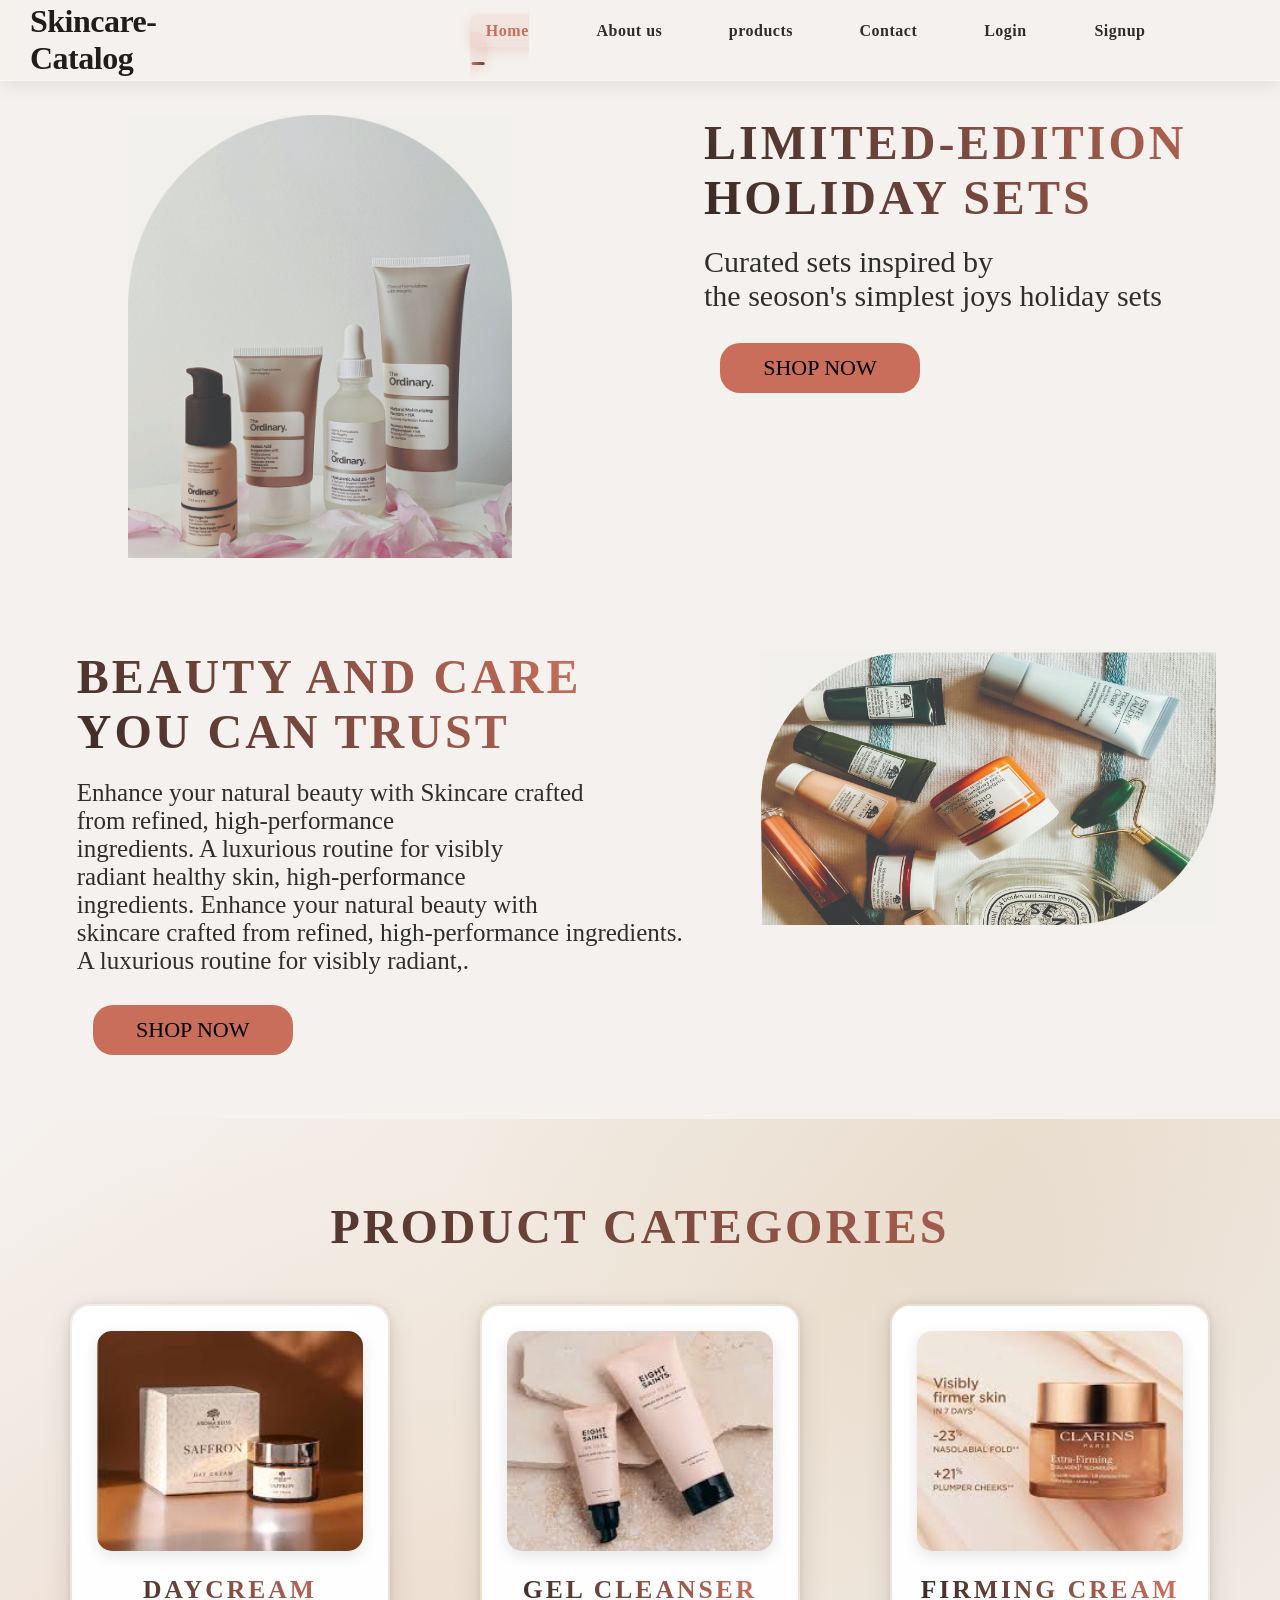
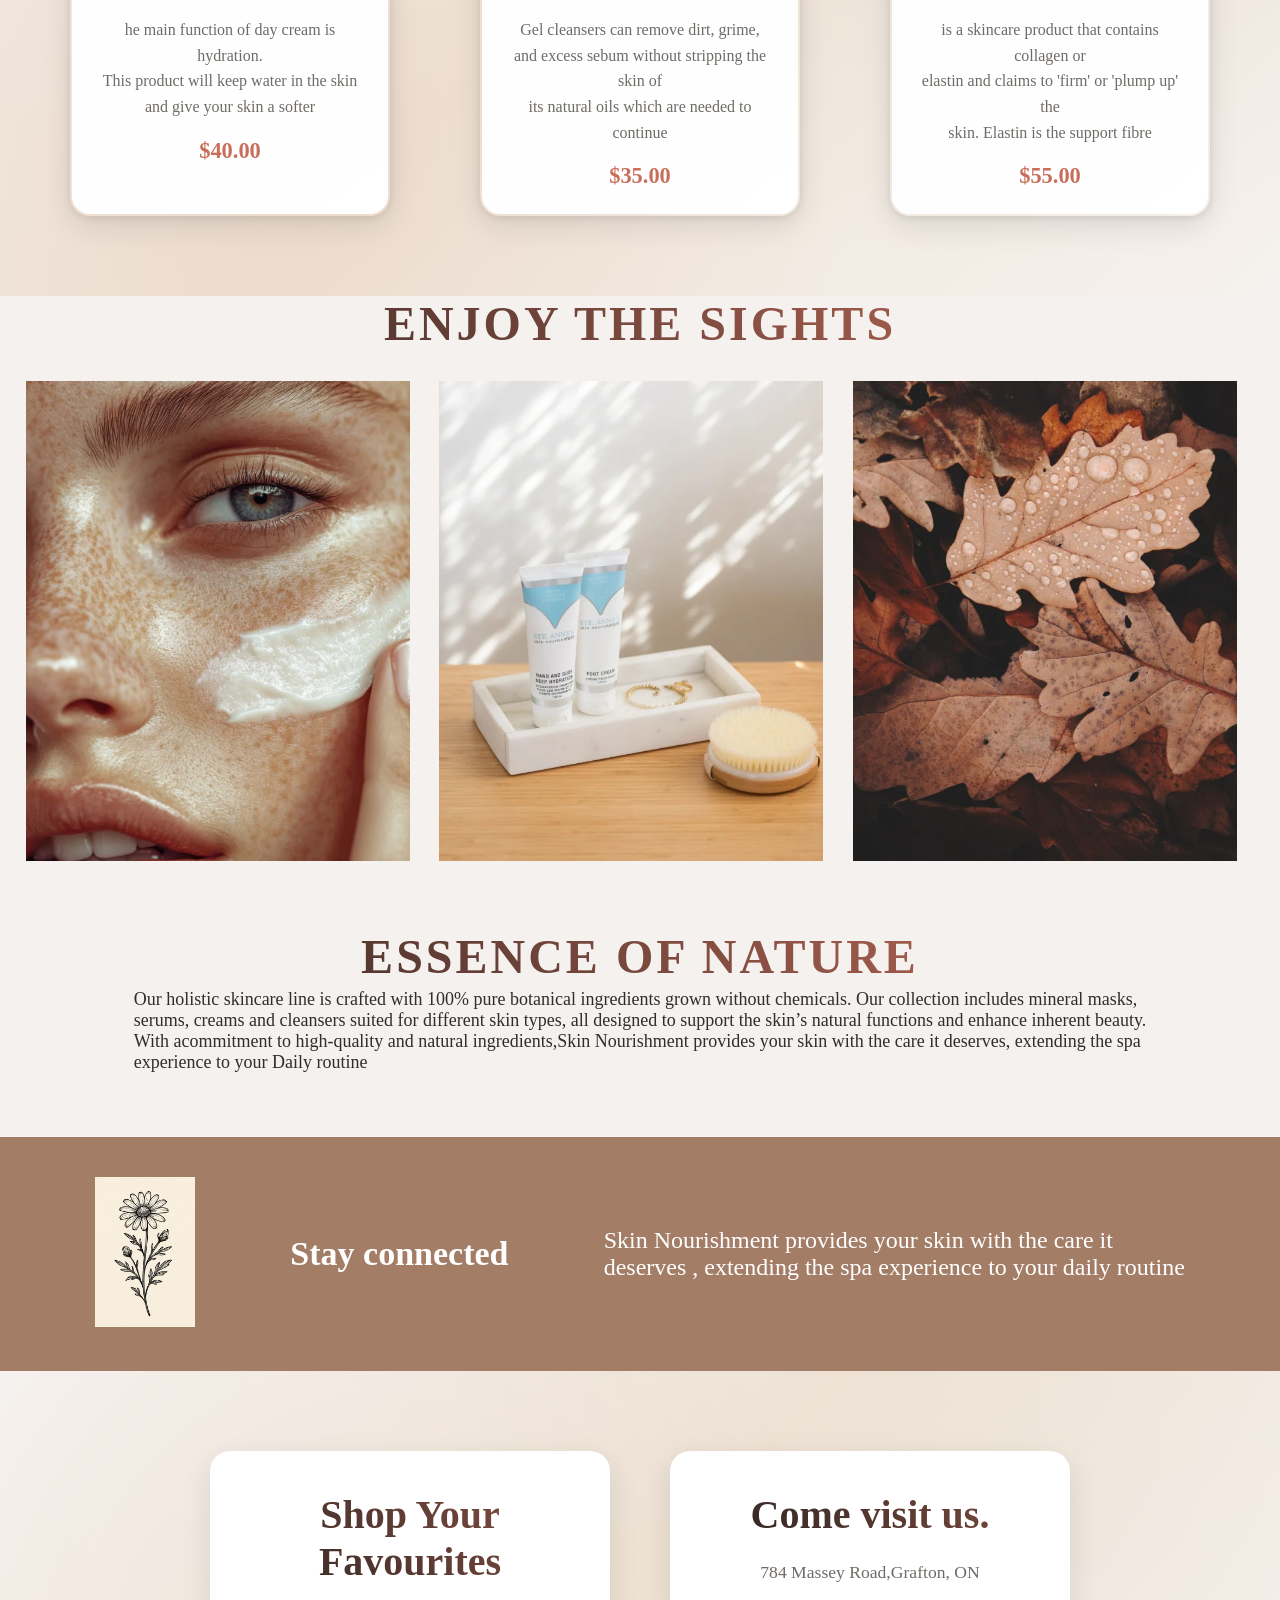
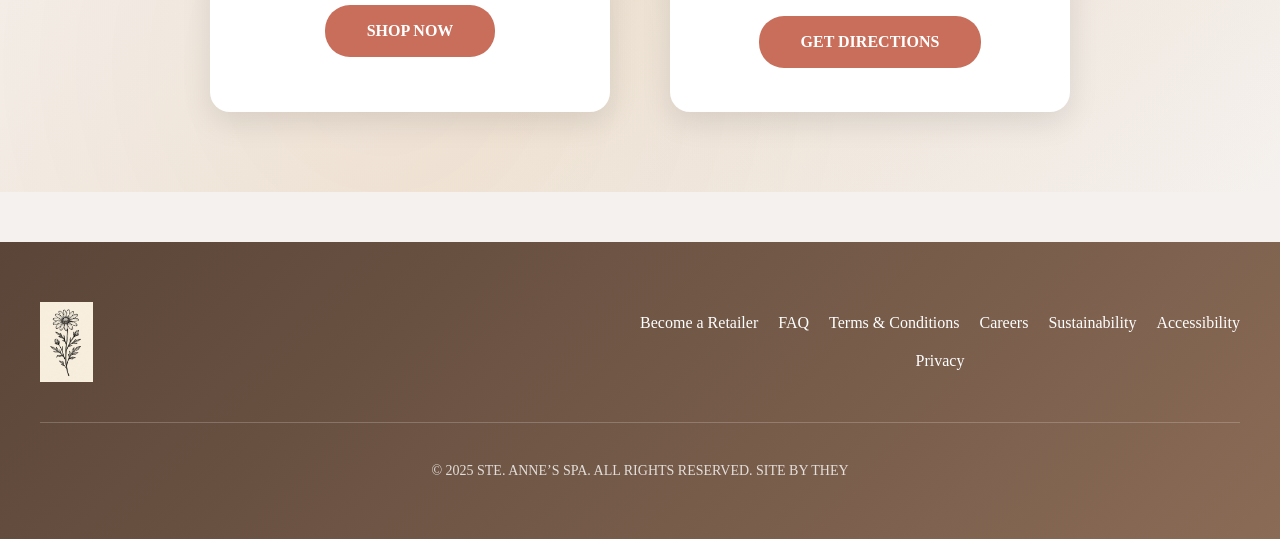
==== commit 50929ae2: "done" ====
--- a/index.html
+++ b/index.html
@@ -152,7 +152,7 @@
 
     <div class="top-box">
         <h2>Come visit us.</h2>
-        <p>784 Massey Road, Grafton, ON</p>
+        <p>784 Massey Road,Grafton, ON</p>
         <a class="button" href="#">GET DIRECTIONS</a>
     </div>
 </div>
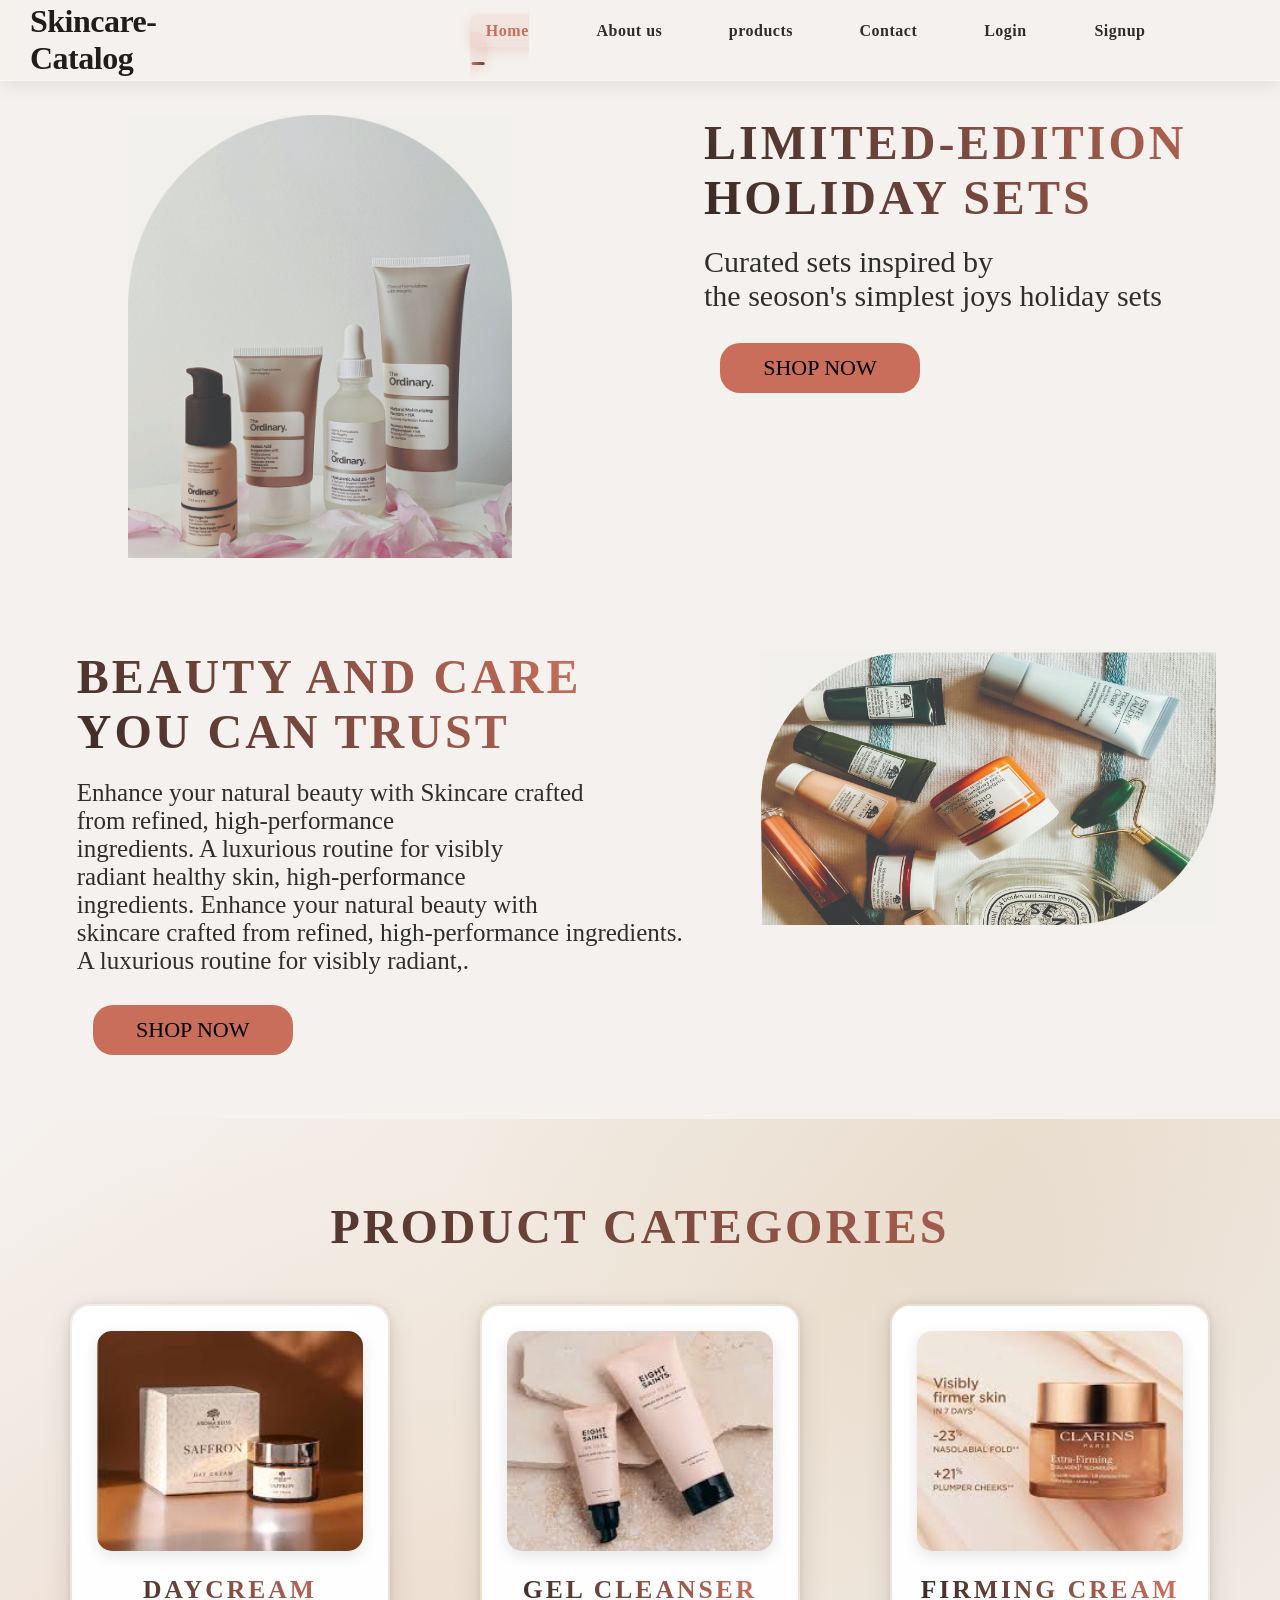
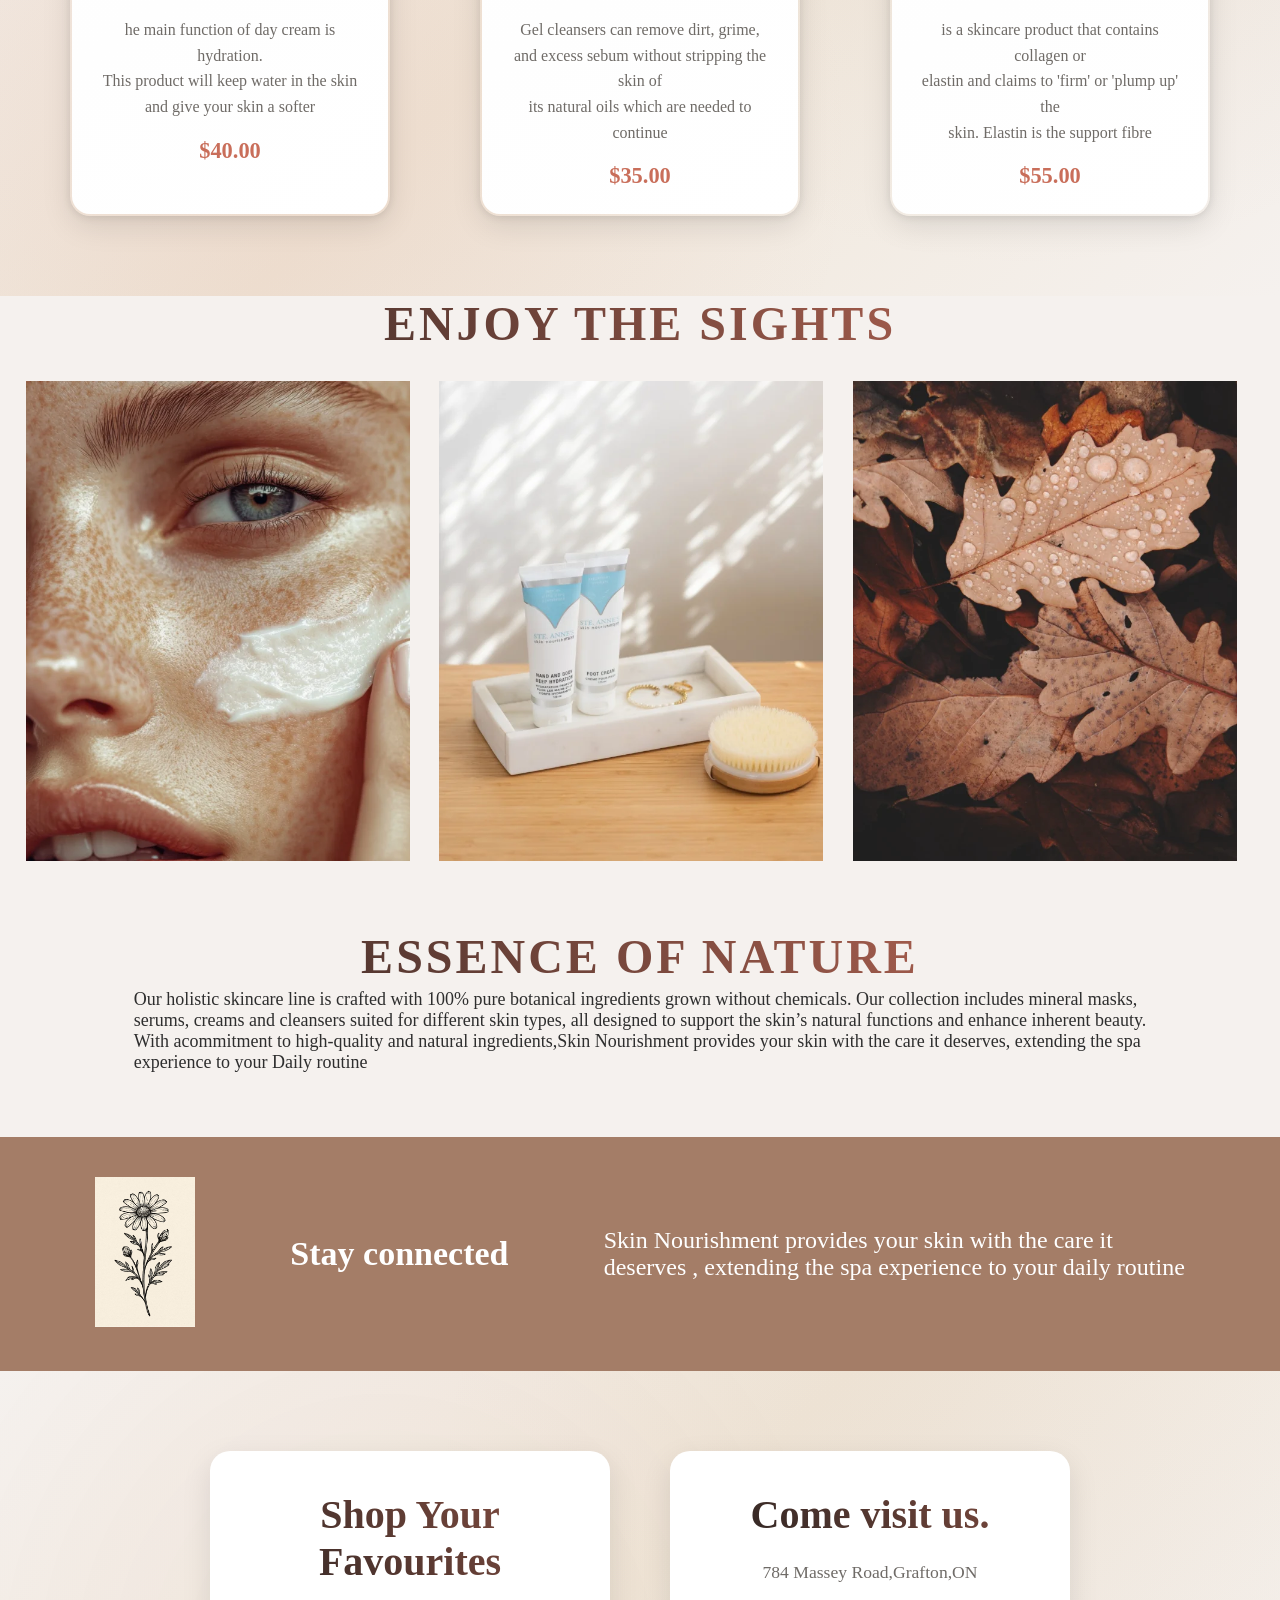
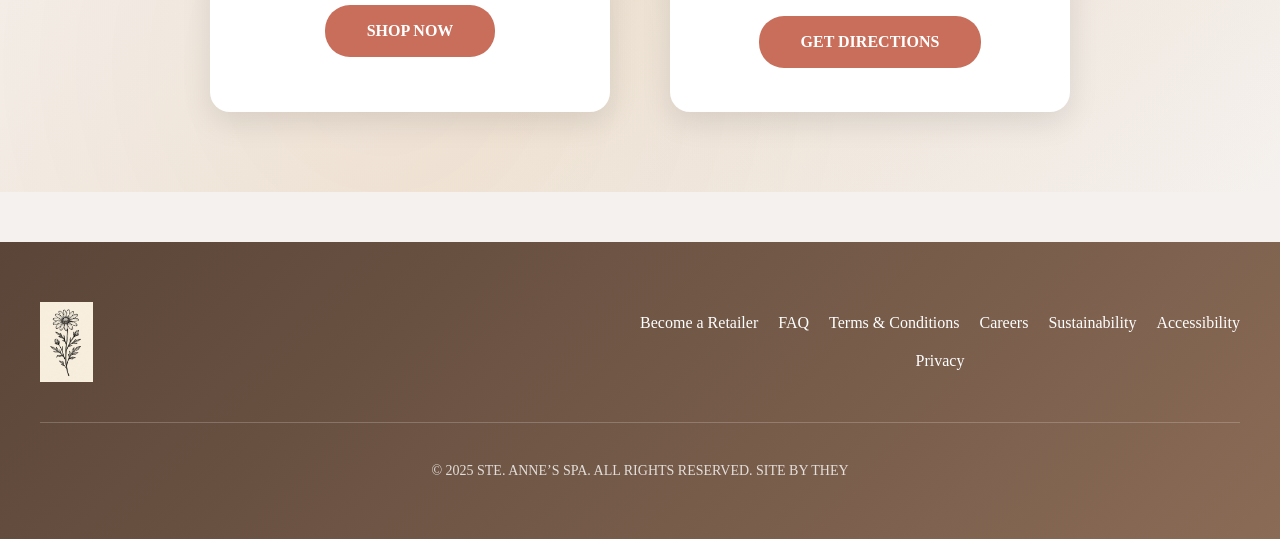
==== commit a64172af: "done" ====
--- a/index.html
+++ b/index.html
@@ -152,7 +152,7 @@
 
     <div class="top-box">
         <h2>Come visit us.</h2>
-        <p>784 Massey Road,Grafton, ON</p>
+        <p>784 Massey Road,Grafton,ON</p>
         <a class="button" href="#">GET DIRECTIONS</a>
     </div>
 </div>
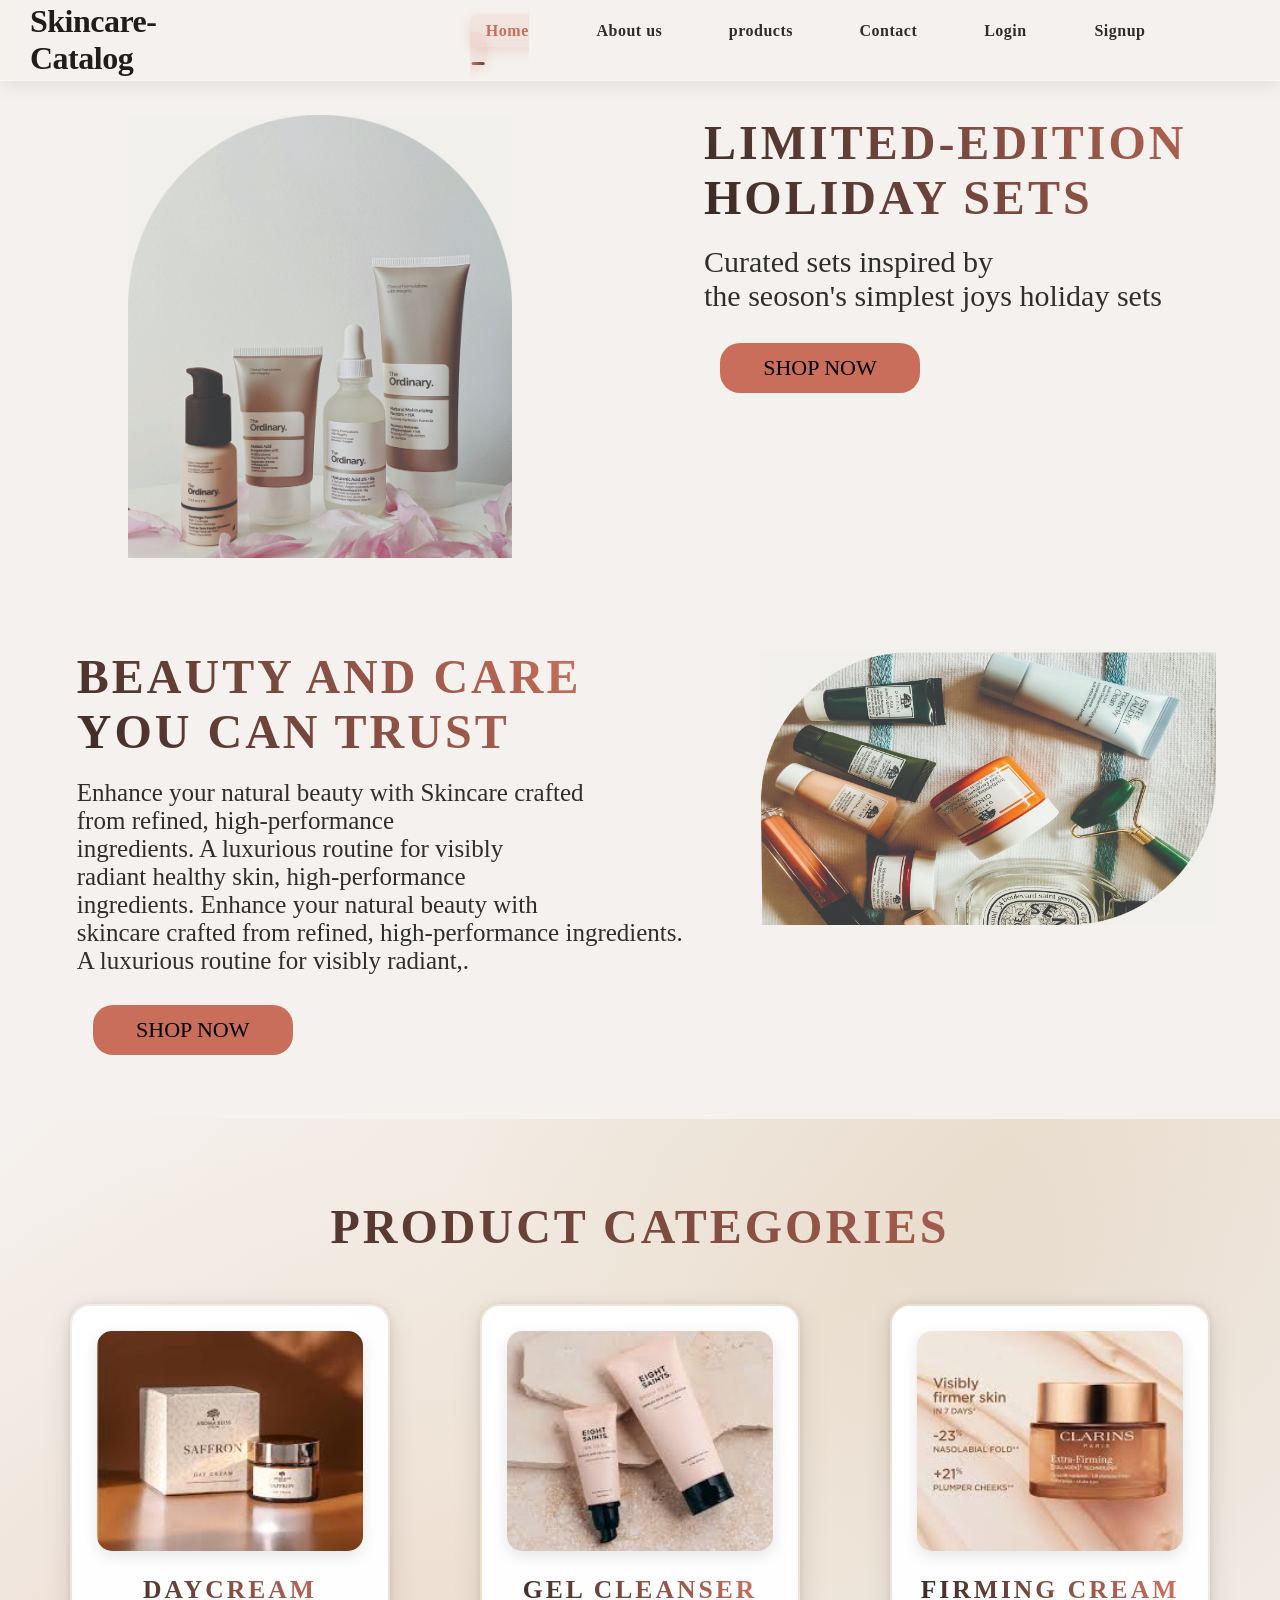
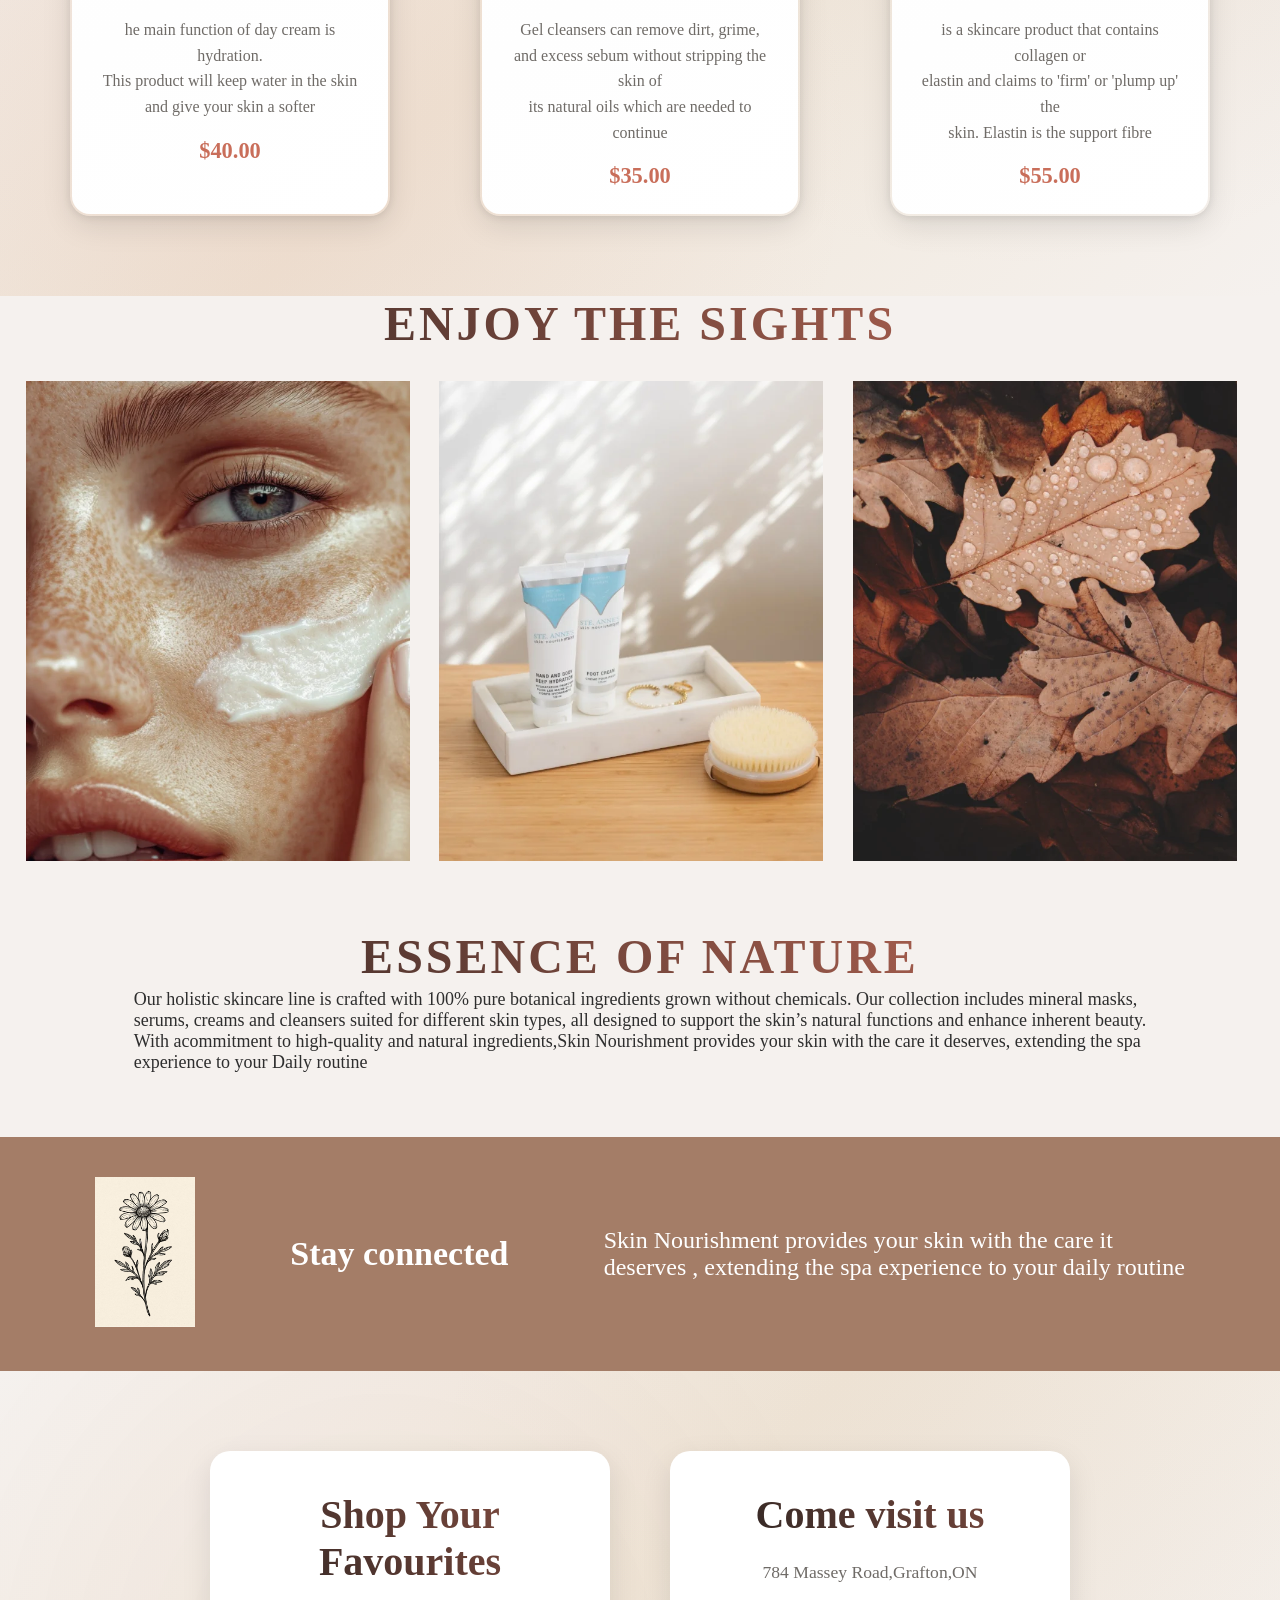
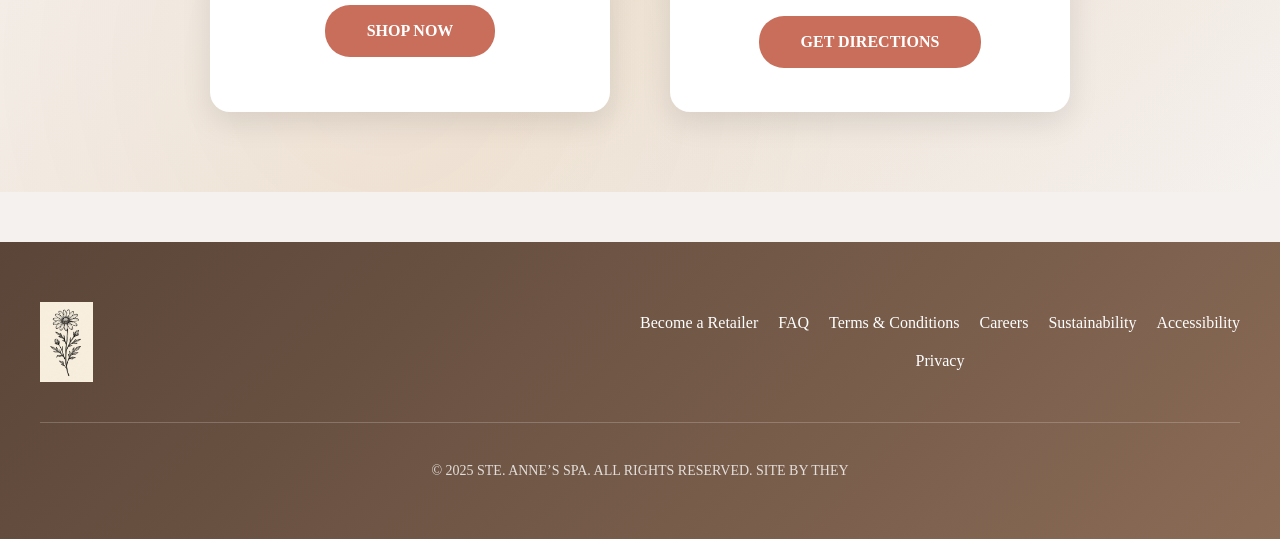
==== commit 2f4ff930: "done" ====
--- a/index.html
+++ b/index.html
@@ -151,7 +151,7 @@
     </div>
 
     <div class="top-box">
-        <h2>Come visit us.</h2>
+        <h2>Come visit us</h2>
         <p>784 Massey Road,Grafton,ON</p>
         <a class="button" href="#">GET DIRECTIONS</a>
     </div>
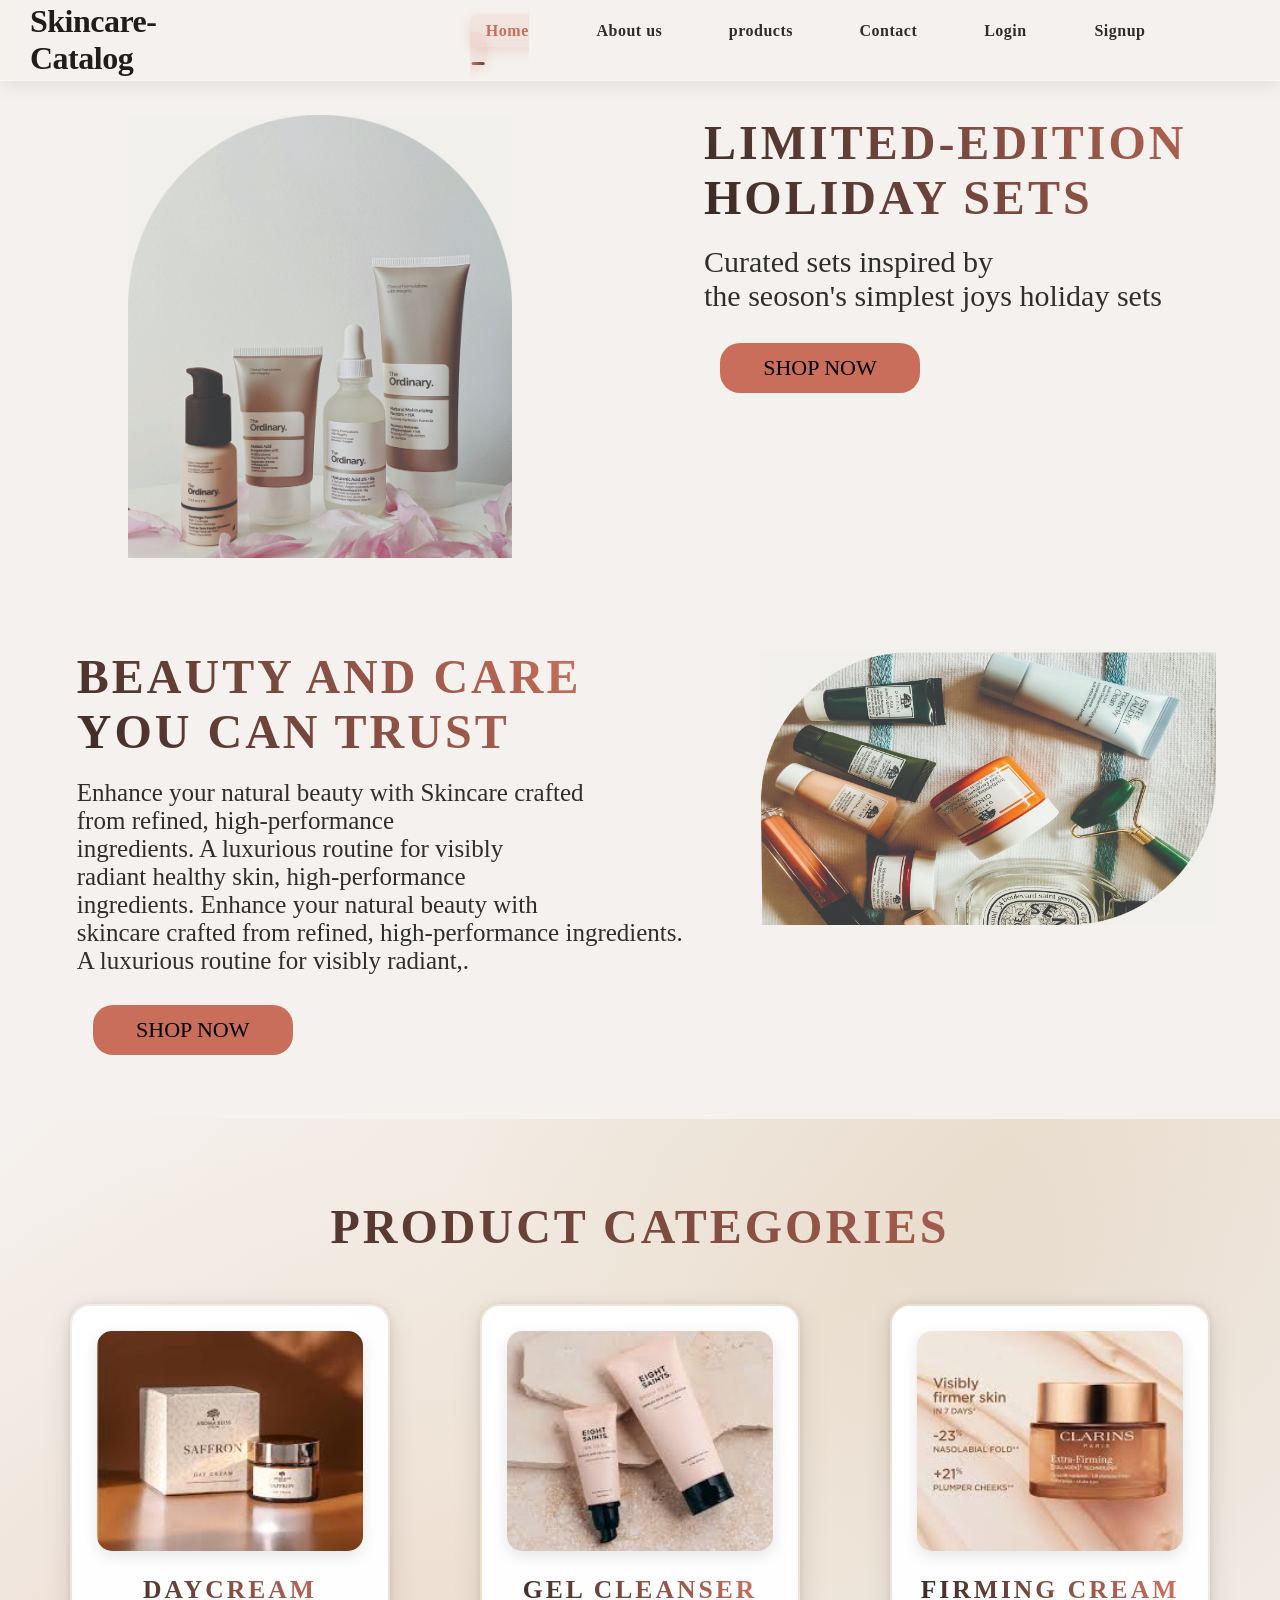
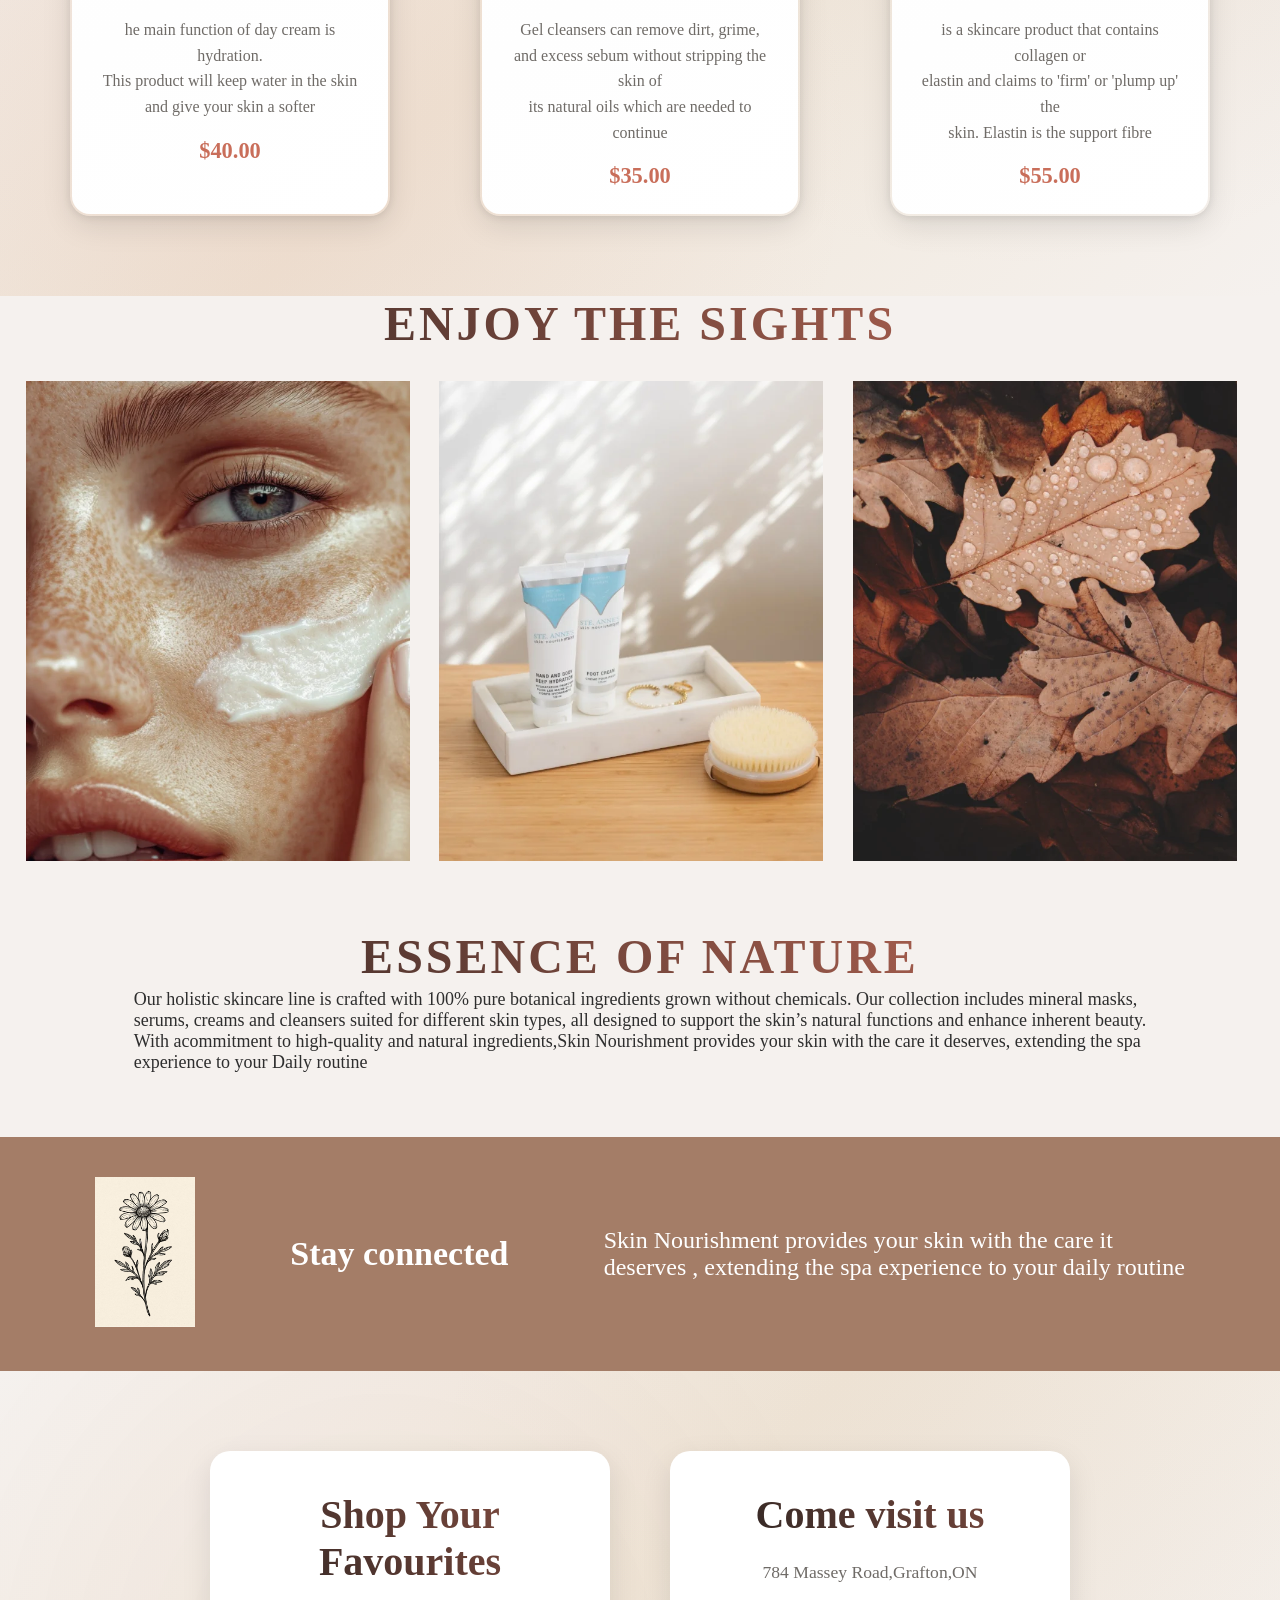
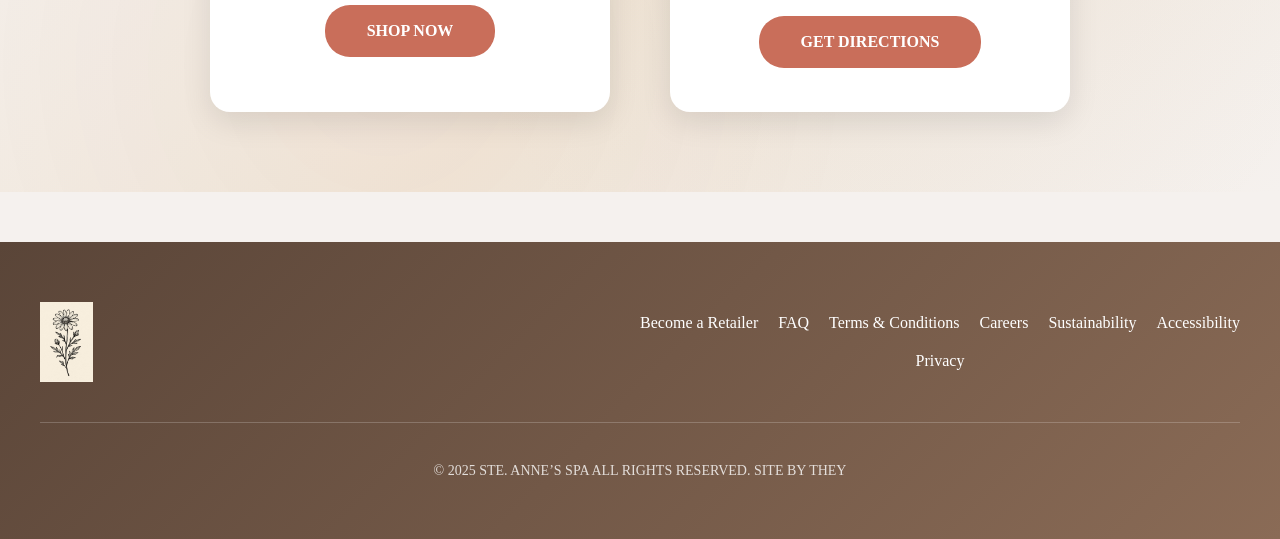
==== commit b1c257b0: "done" ====
--- a/index.html
+++ b/index.html
@@ -177,7 +177,7 @@
         </div>
         <div class="footer-bottom">
             <div class="copy">
-                © 2025 STE. ANNE’S SPA. ALL RIGHTS RESERVED. SITE BY THEY
+                © 2025 STE. ANNE’S SPA ALL RIGHTS RESERVED. SITE BY THEY
             </div>
         
         </div>
